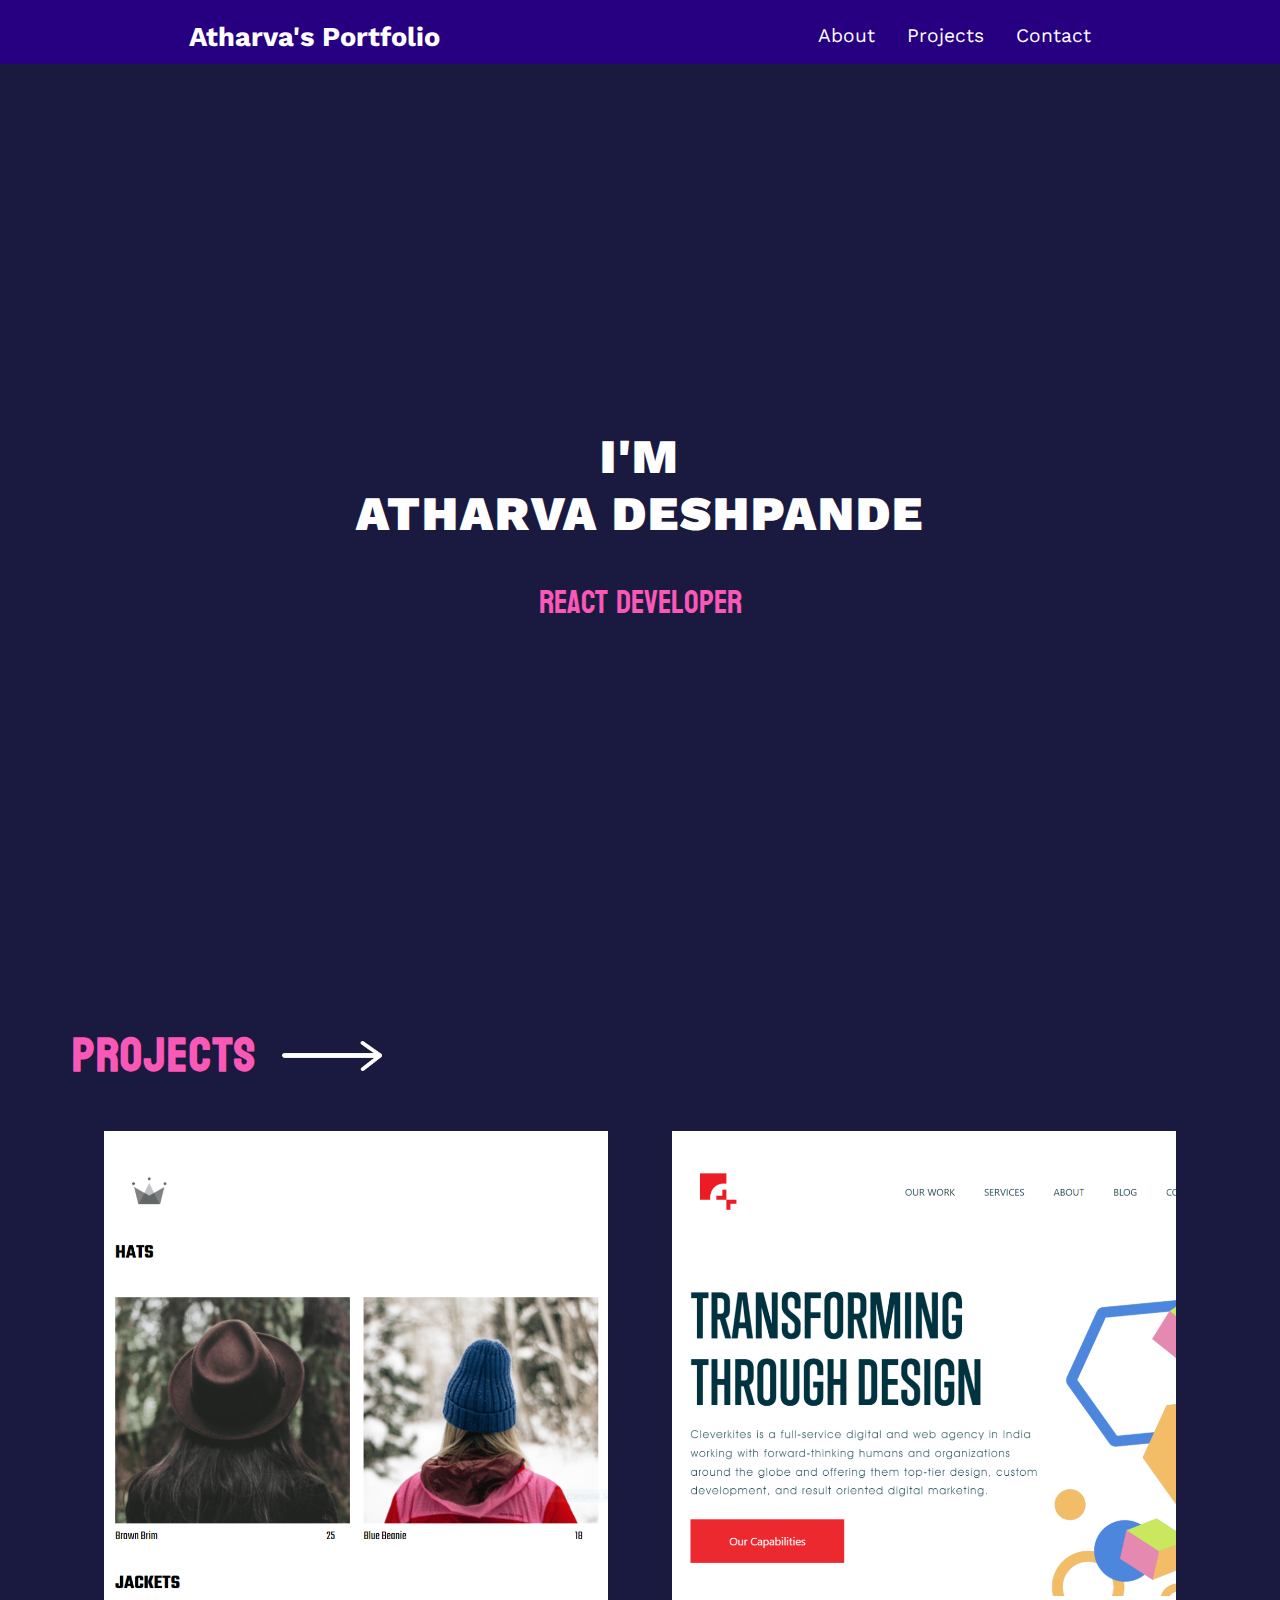
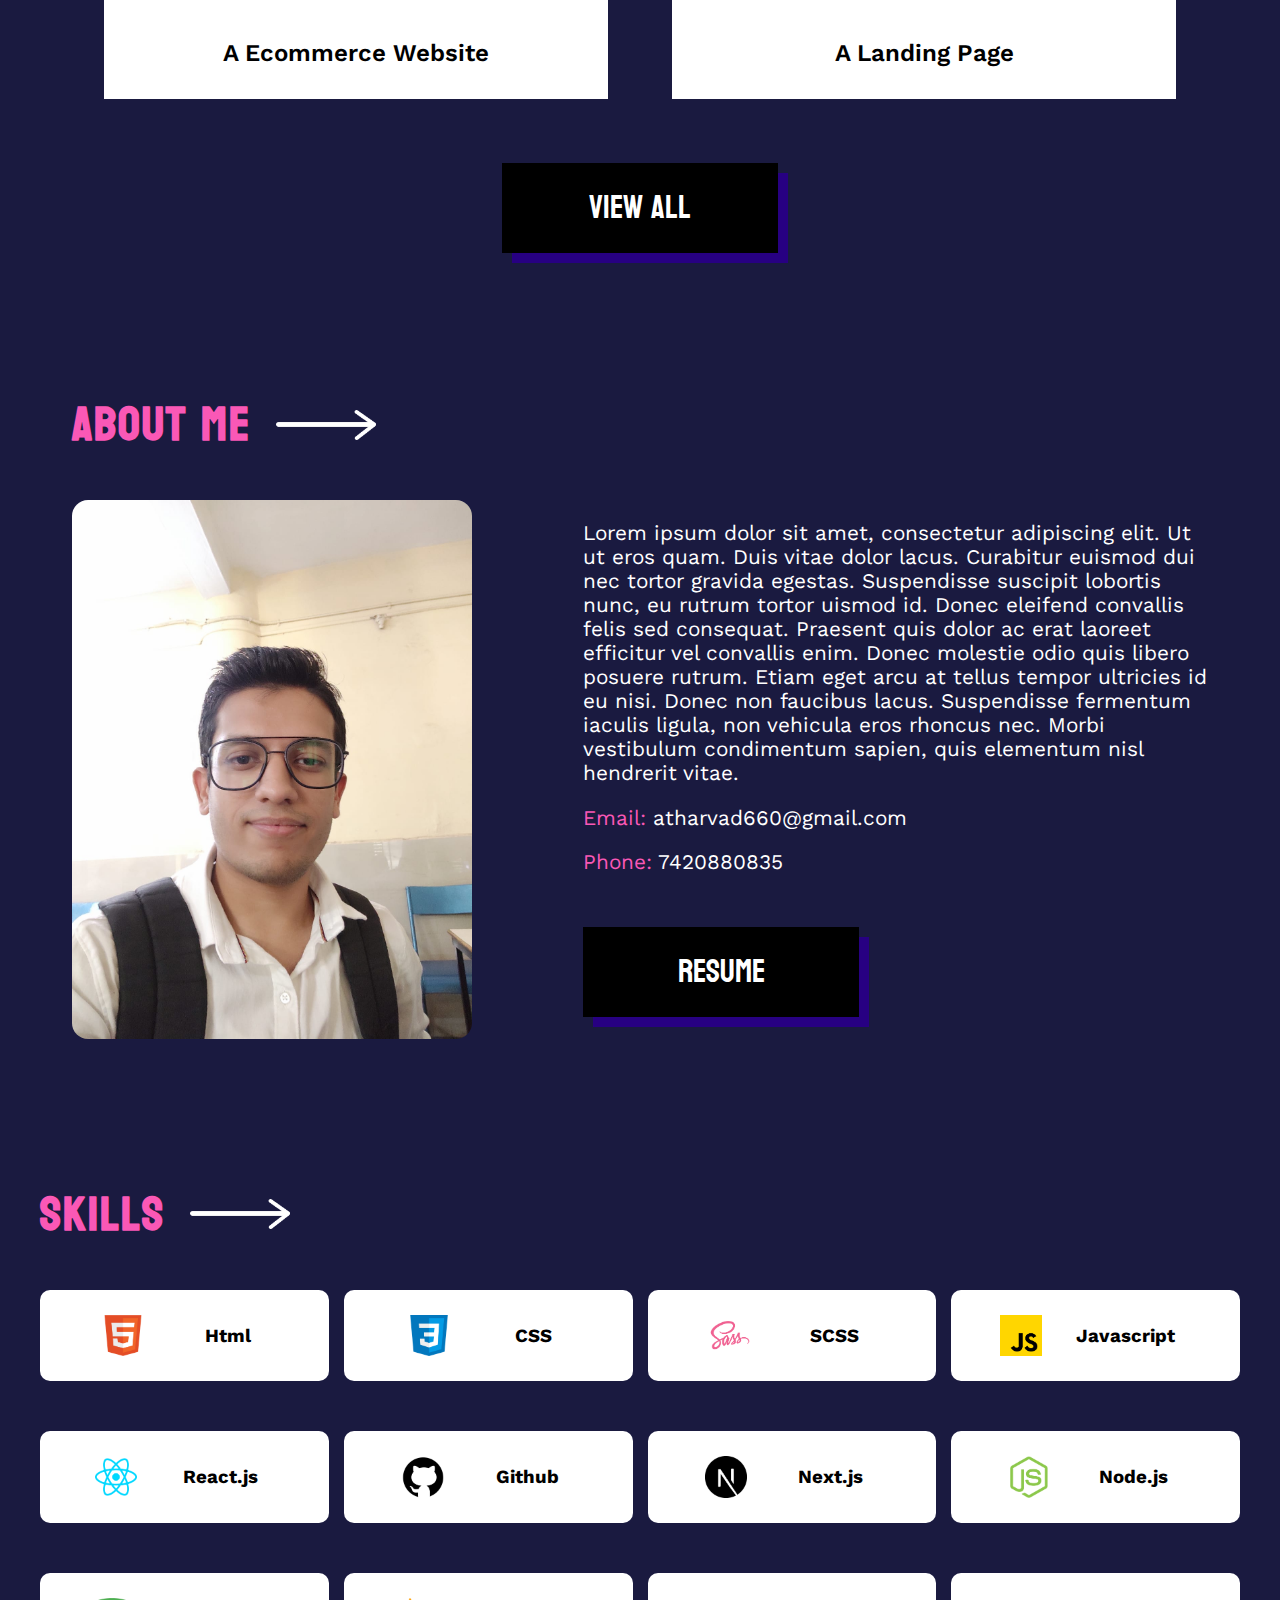
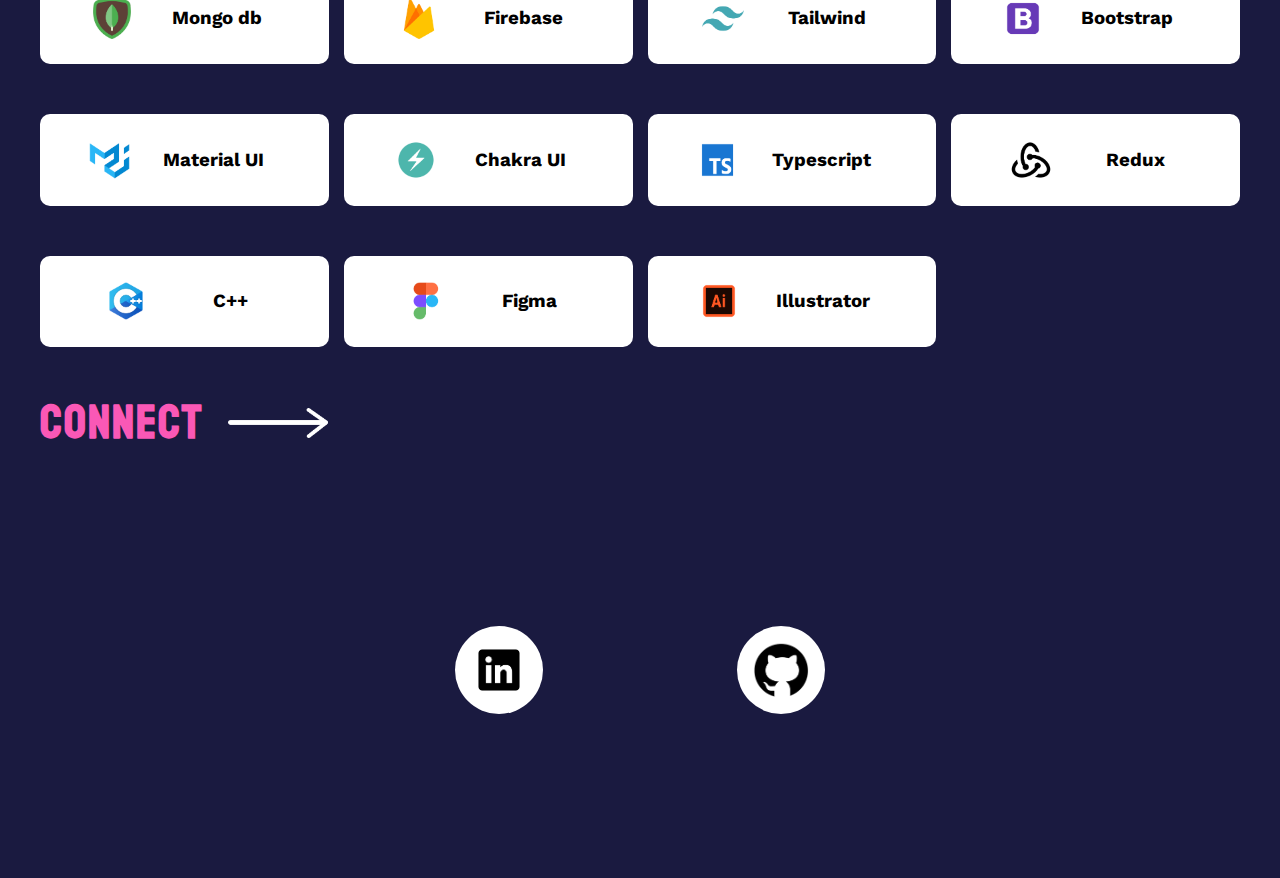
==== index.html @ f1a09ffd "final url fixs" ====
<!DOCTYPE html>
<html lang="en">

<head>
    <meta charset="UTF-8">
    <meta http-equiv="X-UA-Compatible" content="IE=edge">
    <meta name="viewport" content="width=device-width, initial-scale=1.0">
    <title>Atharva Deshpande</title>
    <link rel="stylesheet" href="css/main.css">
    <link rel="preconnect" href="https://fonts.googleapis.com">
    <link rel="preconnect" href="https://fonts.gstatic.com" crossorigin>
    <link rel="preconnect" href="https://fonts.googleapis.com">
    <link rel="preconnect" href="https://fonts.gstatic.com" crossorigin>
    <link
        href="https://fonts.googleapis.com/css2?family=Bayon&family=Work+Sans:ital,wght@0,100;0,200;0,300;0,400;0,500;0,600;0,700;0,800;0,900;1,100;1,200;1,300;1,400;1,500;1,600;1,700;1,800;1,900&display=swap"
        rel="stylesheet">
</head>

<body>
    <header>
        <nav>
            <div class="brand"><a href="/">Atharva's Portfolio</a></div>
            <div class="menu-items">
                <li><a href="#about">About</a></li>
                <li><a href="#projects">Projects</a></li>
                <li><a href="#connect">Contact</a></li>
               
            </div>

        </nav>
    </header>
    <div class="container">
        <section class="hero">
            <div>
                <h1>I'M <br>ATHARVA DESHPANDE</h1>
                <p>React Developer</p>
            </div>

        </section>


        <section class="projects" id="projects">
            <div class="headline">
                <h1>PROJECTS</h1>
                <img class="move-img" src="images/arrow right.png"/>
            </div>

            <div class="project-list">
                <div class="card">
                    <img class="project-img" src="images/eccom.png">
                    <a class="project-links" href="https://stellular-souffle-604619.netlify.app/" target="_blank">A Ecommerce Website</a>
                    <div class="card-button">
                        <a href="https://stellular-souffle-604619.netlify.app/"  target="_blank"><button class="button-2">View Project</button></a>
                    </div>
                    

                </div>
                <div class="card">
                    <img class="project-img" src="images/cleverkites.png">
                    <a class="project-links" href="https://atharva3333.github.io/Cleverkites-clone/"  target="_blank">A Landing Page</a>
                    <div class="card-button">
                        <a href="https://atharva3333.github.io/Cleverkites-clone/"  target="_blank"><button class="button-2">View Project</button></a>
                    </div>
                </div>
            </div>
            
                 <a href="projects.html"> <button class="button">View All</button></a>
            

        </section>

        <section class="about" id="about">
            <div class="headline">
                <h1>About Me</h1>
                <img class="move-img" src="images/arrow right.png"/>
            </div>
            
            <div class="about-me">
                <div>
                    <img class="my-img" src="images/me.jpeg">
                </div>
                <div>
                    <p class="about-text">Lorem ipsum dolor sit amet, consectetur adipiscing elit. Ut ut eros quam. Duis vitae dolor lacus.
                        Curabitur euismod dui nec tortor gravida egestas. Suspendisse suscipit lobortis nunc, eu rutrum
                        tortor uismod id. Donec eleifend convallis felis sed consequat. Praesent quis dolor ac erat
                        laoreet efficitur vel convallis enim. Donec molestie odio quis libero posuere rutrum. Etiam eget
                        arcu at tellus tempor ultricies id eu nisi. Donec non faucibus lacus. Suspendisse fermentum
                        iaculis ligula, non vehicula eros rhoncus nec. Morbi vestibulum condimentum sapien, quis
                        elementum nisl hendrerit vitae.</p>
                    <p class="email"> <span>Email:</span> atharvad660@gmail.com</p>    
                    <p class="phone"> <span>Phone:</span> 7420880835</p>   
                    <button class="button">Resume</button> 
                </div>
            </div>

        </section>

        <section class="skills">
            <div class="headline">
                <h1>Skills</h1>
                <img class="move-img" src="images/arrow right.png"/>
            </div>
           
            <div class="skillset">
                <div class="skill-info">
                    
                    <img src="images/skills/html.png"/>
                    <h3>Html</h3>
                </div>
                <div class="skill-info">
                    <img src="images/skills/css.png"/>
                    <h3>CSS</h3>
                </div>
                <div class="skill-info">
                    <img src="images/skills/sass.png"/>
                    <h3>SCSS</h3>
                </div>

                <div class="skill-info">
                    <img src="images/skills/javascript.png"/>
                    <h3>Javascript</h3>
                </div>

                <div class="skill-info">
                    <img src="images/skills/react.png"/>
                    <h3>React.js</h3>
                </div>
               
              <div class="skill-info">
                <img src="images/skills/github1.png"/>
                <h3>Github</h3>
              </div>
              <div class="skill-info">
                <img src="images/skills/nextjs.png"/>
                <h3>Next.js</h3>
              </div>
              <div class="skill-info">
                <img src="images/skills/node.png"/>
                <h3>Node.js</h3>
              </div>
              <div class="skill-info">
                <img src="images/skills/mongo.png"/>
                <h3>Mongo db</h3>
              </div>
              <div class="skill-info">
                <img src="images/skills/firebase.png"/>
                <h3>Firebase</h3>
              </div>
              <div class="skill-info">
                <img src="images/skills/tailwind.png"/>
                <h3>Tailwind</h3>
              </div>
              <div class="skill-info">
                <img src="images/skills/Bootstrap.png"/>
                <h3>Bootstrap</h3>
              </div>
               <div class="skill-info">
                <img src="images/skills/materialui.png"/>
                <h3>Material UI</h3>
               </div>
               <div class="skill-info">
                <img src="images/skills/Chakra.png"/>
                <h3>Chakra UI</h3>
               </div>
               <div class="skill-info">
                <img src="images/skills/Ts.png"/>
                <h3>Typescript</h3>
               </div>
               <div class="skill-info">
                <img src="images/skills/Redux.png"/>
                <h3>Redux</h3>
               </div>
               <div class="skill-info">
                <img src="images/skills/C++.png"/>
                <h3>C++</h3>
               </div>
               <div class="skill-info">
                <img src="images/skills/figma.png"/>
                <h3>Figma</h3>
               </div>
               <div class="skill-info">
                <img src="images/skills/Ai.png"/>
                <h3>Illustrator</h3>
               </div>
              
            </div>
        </section>

        <section class="connect" id="connect">

            <div class="headline">
                <h1>Connect</h1>
                <img class="move-img" src="images/arrow right.png"/>
            </div>

            <div class="links">
                <a  href="https://www.linkedin.com/in/atharva-deshpande-aba1b0192/" target="_blank"><img class="link" src="images/linkedin.png"/></a>
                <a  href="https://github.com/atharva3333" target="_blank"><img class="link" src="images/skills/github1.png"/></a>
            </div>
            
        </section>
    </div>
</body>

</html>
---- css/main.css ----
body {
  background-color: #1a1a40;
  margin: 0;
  padding: 0;
  font-family: "Work Sans", sans-serif;
}

body::-webkit-scrollbar {
  width: 8px;
}

body::-webkit-scrollbar-track {
  background-color: #636363;
  border-radius: 100px;
}

body::-webkit-scrollbar-thumb {
  background-color: #2c2c2c;
  border-radius: 100px;
}

h1 {
  color: #fa58b6;
  font-size: 3rem;
  font-family: "Bayon", sans-serif;
  letter-spacing: 2px;
}

.button {
  background-color: black;
  color: #fff;
  font-size: 2rem;
  -webkit-box-shadow: 10px 10px #270082;
          box-shadow: 10px 10px #270082;
  width: 276px;
  height: 90px;
  margin-top: 2rem;
  font-family: "Bayon", sans-serif;
  border: none;
}

.button:hover {
  background-color: #fff;
  color: #3d3d3d;
}

.headline {
  display: -webkit-box;
  display: -ms-flexbox;
  display: flex;
  -webkit-box-align: center;
      -ms-flex-align: center;
          align-items: center;
  gap: 25px;
}

.headline h1 {
  margin: 0;
}

.move-img {
  height: 30px;
  width: 100px;
  animation: moveArrow 1.4s alternate-reverse infinite ease-in-out;
}

@-webkit-keyframes moveArrow {
  from {
    -webkit-transform: translateX(-10px);
            transform: translateX(-10px);
  }
  to {
    -webkit-transform: translateX(20px);
            transform: translateX(20px);
  }
}

@keyframes moveArrow {
  from {
    -webkit-transform: translateX(-10px);
            transform: translateX(-10px);
  }
  to {
    -webkit-transform: translateX(20px);
            transform: translateX(20px);
  }
}

nav {
  background-color: #270082;
  color: whitesmoke;
  height: 4rem;
  display: -webkit-box;
  display: -ms-flexbox;
  display: flex;
  -ms-flex-pack: distribute;
      justify-content: space-around;
}

nav .brand {
  margin: 1.3rem 1rem;
  font-size: 1.7rem;
  font-weight: bolder;
}

nav .brand a {
  color: #fff;
  text-decoration: none;
}

nav li {
  list-style: none;
  margin: 1.5rem 1rem;
  font-size: 1.2rem;
}

nav li a {
  color: #fff;
  text-decoration: none;
}

nav .menu-items {
  display: -webkit-box;
  display: -ms-flexbox;
  display: flex;
}

.container {
  max-width: 1200px;
  margin: auto;
}

section.hero {
  margin: 1rem auto;
  height: 100vh;
  text-align: center;
  display: -webkit-box;
  display: -ms-flexbox;
  display: flex;
  -webkit-box-pack: center;
      -ms-flex-pack: center;
          justify-content: center;
  -webkit-box-align: center;
      -ms-flex-align: center;
          align-items: center;
}

section.hero h1 {
  color: #fff;
  font-size: 3rem;
  font-weight: 900;
  font-family: "Work Sans", sans-serif;
}

section.hero p {
  color: #fff;
  font-size: 2rem;
  padding-top: 0;
  margin-top: 0;
  color: #fa58b6;
  font-family: "Bayon", sans-serif;
}

section.projects {
  margin: 2rem 2rem;
  text-align: center;
}

section.projects .button {
  background-color: black;
  color: #fff;
  font-size: 2rem;
  -webkit-box-shadow: 10px 10px #270082;
          box-shadow: 10px 10px #270082;
  width: 276px;
  height: 90px;
  margin-top: 2rem;
  font-family: "Bayon", sans-serif;
  border: none;
}

section.projects .button:hover {
  background-color: #fff;
  color: #3d3d3d;
}

section.projects .project-list {
  display: -webkit-box;
  display: -ms-flexbox;
  display: flex;
  text-align: center;
}

section.projects .project-list .card {
  width: 50%;
  background-color: #fff;
  margin: 2rem 2rem;
  height: auto;
  text-align: center;
  -webkit-transition: all 0.8s;
  transition: all 0.8s;
  padding-bottom: 2rem !important;
}

section.projects .project-list .card .card-button {
  position: absolute;
  left: 28%;
  top: 65%;
  display: none;
}

section.projects .project-list .card .card-button .button-2 {
  background-color: black;
  color: #fff;
  font-size: 1.2rem;
  -webkit-box-shadow: 10px 10px #270082;
          box-shadow: 10px 10px #270082;
  width: 200px;
  height: 70px;
  margin-top: 2rem;
  font-family: "Bayon", sans-serif;
  border: none;
}

section.projects .project-list .card:hover {
  -webkit-transform: scale(1.05);
          transform: scale(1.05);
}

section.projects .project-list .card:hover .card-button {
  display: block;
}

section.projects .project-list .card .project-img {
  width: 100%;
}

section.projects .project-list .card .project-links {
  color: black;
  font-size: 1.5rem;
  font-weight: 600;
  text-decoration: none;
  padding: 1rem 2rem !important;
}

section.about {
  margin: 8rem 2rem;
}

section.about h1 {
  text-align: center;
}

section.about .about-me {
  margin-top: 2rem;
  display: -ms-grid;
  display: grid;
  -ms-grid-columns: 45% 55%;
      grid-template-columns: 45% 55%;
}

section.about .about-me .my-img {
  max-width: 400px;
  border-radius: 16px;
  -webkit-transition: all 0.8s;
  transition: all 0.8s;
}

section.about .about-me .my-img:hover {
  -webkit-transform: scale(1.05);
          transform: scale(1.05);
}

section.about p.about-text {
  color: #fff;
  font-size: 1.3rem;
}

section.about p.email {
  color: #fff;
  font-size: 1.3rem;
}

section.about p.email span {
  color: #fa58b6;
}

section.about p.phone {
  color: #fff;
  font-size: 1.3rem;
}

section.about p.phone span {
  color: #fa58b6;
}

section.skills {
  margin: 2rem auto;
}

section.skills h1 {
  text-align: center;
}

section.skills .skillset {
  margin-top: 2rem;
  border-radius: 25px;
  padding: 3rem auto;
  display: -ms-grid;
  display: grid;
  -ms-grid-columns: 1fr 1fr 1fr 1fr;
      grid-template-columns: 1fr 1fr 1fr 1fr;
  gap: 15px;
  row-gap: 50px;
}

section.skills .skillset .skill-info {
  display: -webkit-box;
  display: -ms-flexbox;
  display: flex;
  -webkit-box-align: center;
      -ms-flex-align: center;
          align-items: center;
  -ms-flex-pack: distribute;
      justify-content: space-around;
  background-color: #fff;
  padding: 1rem 3rem;
  padding-left: 2rem;
  border-radius: 10px;
  -webkit-transition: all 0.8s;
  transition: all 0.8s;
}

section.skills .skillset .skill-info h3 {
  cursor: default;
}

section.skills .skillset .skill-info img {
  width: 20%;
}

section.skills .skillset .skill-info:hover {
  -webkit-transform: scale(1.05);
          transform: scale(1.05);
}

section.connect {
  margin: 2rem auto;
  text-align: center;
}

section.connect .links {
  display: -webkit-box;
  display: -ms-flexbox;
  display: flex;
  -webkit-box-pack: center;
      -ms-flex-pack: center;
          justify-content: center;
  margin: 10rem auto;
}

section.connect .links .link {
  background-color: #fff;
  padding: 1rem 1rem;
  border-radius: 50%;
  width: 20%;
  -webkit-transition: all 0.5s;
  transition: all 0.5s;
}

section.connect .links .link:hover {
  -webkit-transform: scale(1.1);
          transform: scale(1.1);
}

@media only screen and (max-width: 768px) {
  .button {
    font-size: 1.4rem;
    width: 200px;
    height: 70px;
    margin-top: 2rem;
    font-family: "Bayon", sans-serif;
  }
  nav .brand {
    font-size: 1rem;
  }
  nav li {
    font-size: 0.8rem;
    margin: 1.5rem 0.5rem;
  }
  section.hero h1 {
    font-size: 2rem;
  }
  section.projects .project-list {
    display: -webkit-box;
    display: -ms-flexbox;
    display: flex;
    -webkit-box-orient: vertical;
    -webkit-box-direction: normal;
        -ms-flex-direction: column;
            flex-direction: column;
    -webkit-box-pack: center;
        -ms-flex-pack: center;
            justify-content: center;
    -webkit-box-align: center;
        -ms-flex-align: center;
            align-items: center;
  }
  section.projects .project-list .card {
    width: 90%;
  }
  section.about .about-me {
    -ms-grid-columns: 100%;
        grid-template-columns: 100%;
    justify-items: center;
  }
  section.about .about-me .my-img {
    margin: 0 1rem;
  }
  section.skills .skillset {
    padding: 3rem 2rem;
    gap: 10px;
    -ms-grid-columns: 1fr 1fr 1fr;
        grid-template-columns: 1fr 1fr 1fr;
  }
  section.skills .skillset .skill-info {
    padding: auto;
  }
  section.skills .skillset .skill-info h3 {
    font-size: 1rem;
  }
}

@media only screen and (max-width: 435px) {
  section.projects {
    text-align: center;
  }
  section.about p.about-text {
    font-size: 1rem;
  }
  section.about .about-me .my-img {
    width: 300px;
  }
  section.skills .skillset {
    padding: 2rem 1rem;
    gap: 10px;
    -ms-grid-columns: 1fr 1fr;
        grid-template-columns: 1fr 1fr;
  }
  section.skills .skillset .skill-info {
    padding: auto;
  }
  section.skills .skillset .skill-info h3 {
    font-size: 0.8rem;
  }
}
/*# sourceMappingURL=main.css.map */
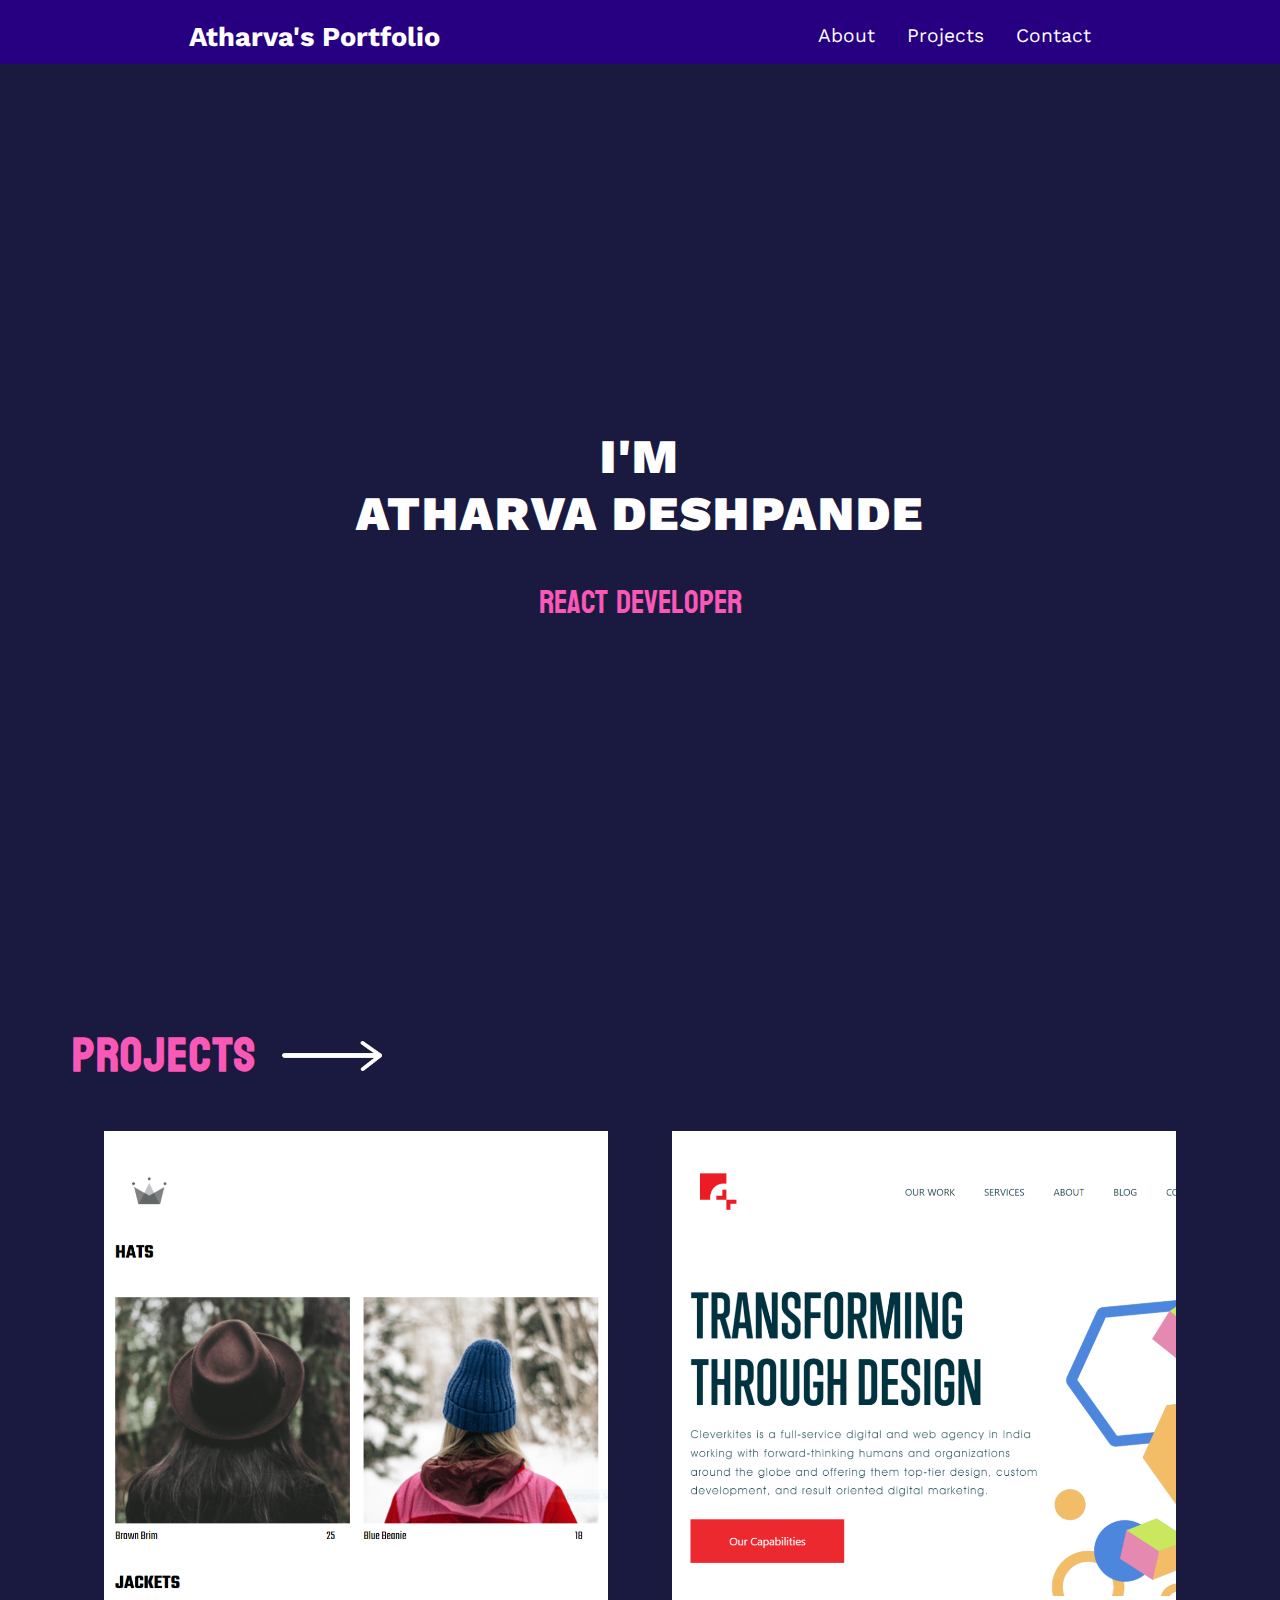
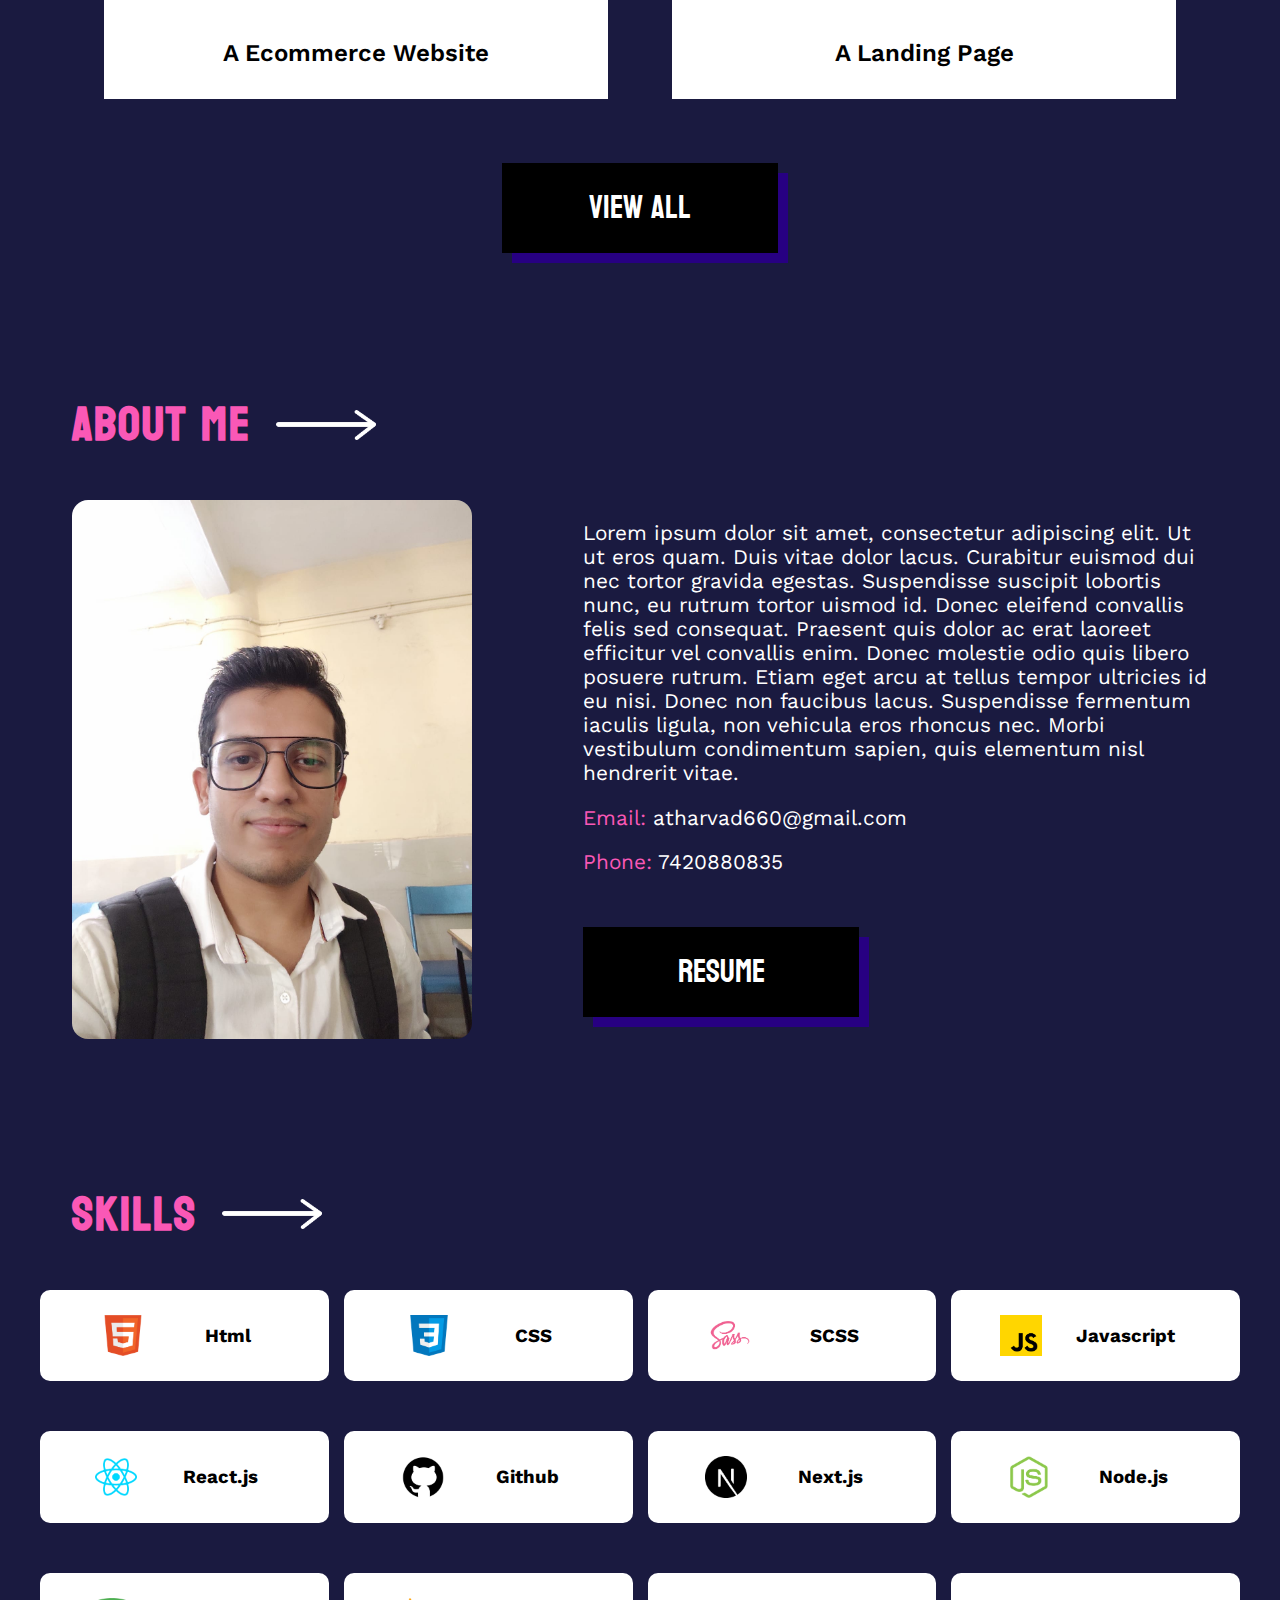
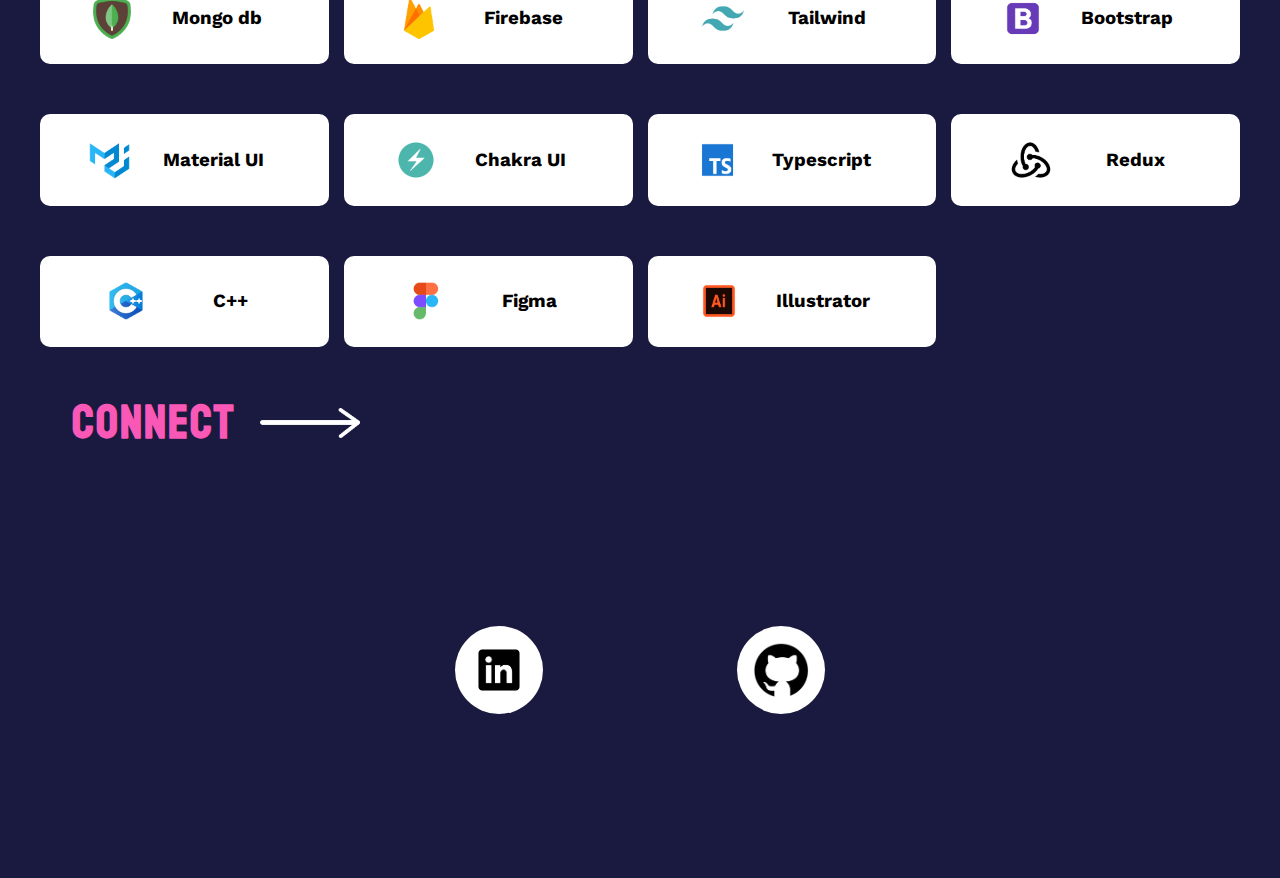
==== commit d5a47695: "url fix for /" ====
--- a/index.html
+++ b/index.html
@@ -19,7 +19,7 @@
 <body>
     <header>
         <nav>
-            <div class="brand"><a href="/">Atharva's Portfolio</a></div>
+            <div class="brand"><a href="">Atharva's Portfolio</a></div>
             <div class="menu-items">
                 <li><a href="#about">About</a></li>
                 <li><a href="#projects">Projects</a></li>
--- a/css/main.css
+++ b/css/main.css
@@ -300,6 +300,7 @@
 
 section.skills h1 {
   text-align: center;
+  margin-left: 2rem;
 }
 
 section.skills .skillset {
@@ -349,6 +350,10 @@
   text-align: center;
 }
 
+section.connect h1 {
+  margin-left: 2rem;
+}
+
 section.connect .links {
   display: -webkit-box;
   display: -ms-flexbox;
@@ -390,6 +395,13 @@
   }
   section.hero h1 {
     font-size: 2rem;
+  }
+  section.projects a .button {
+    font-size: 1.4rem;
+    width: 200px;
+    height: 70px;
+    margin-top: 2rem;
+    font-family: "Bayon", sans-serif;
   }
   section.projects .project-list {
     display: -webkit-box;
@@ -407,7 +419,10 @@
             align-items: center;
   }
   section.projects .project-list .card {
-    width: 90%;
+    width: 100%;
+  }
+  section.projects .project-list .card .card-button:hover {
+    display: none;
   }
   section.about .about-me {
     -ms-grid-columns: 100%;
@@ -435,6 +450,15 @@
   section.projects {
     text-align: center;
   }
+  section.projects .project-list .card .card-button {
+    left: 17%;
+  }
+  section.projects .project-list .card .project-links {
+    font-size: 1rem;
+  }
+  section.about {
+    text-align: justify;
+  }
   section.about p.about-text {
     font-size: 1rem;
   }
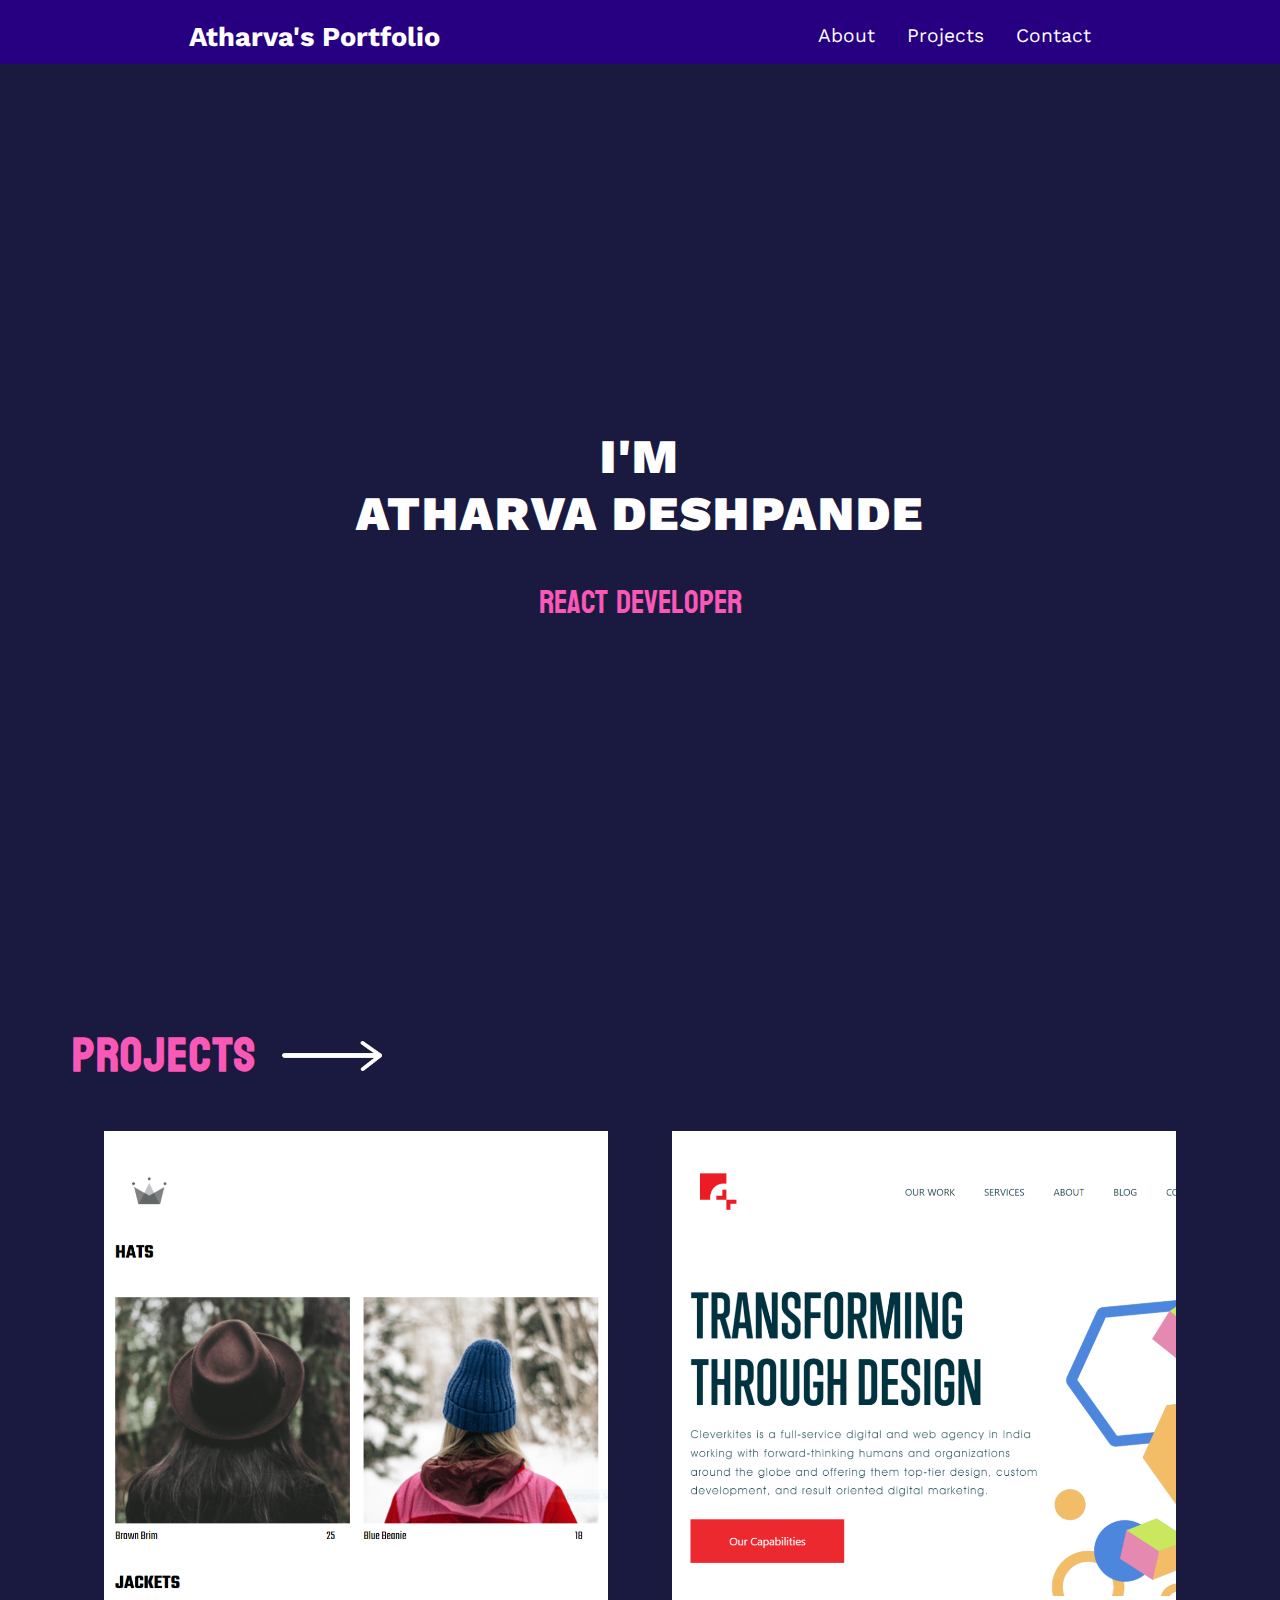
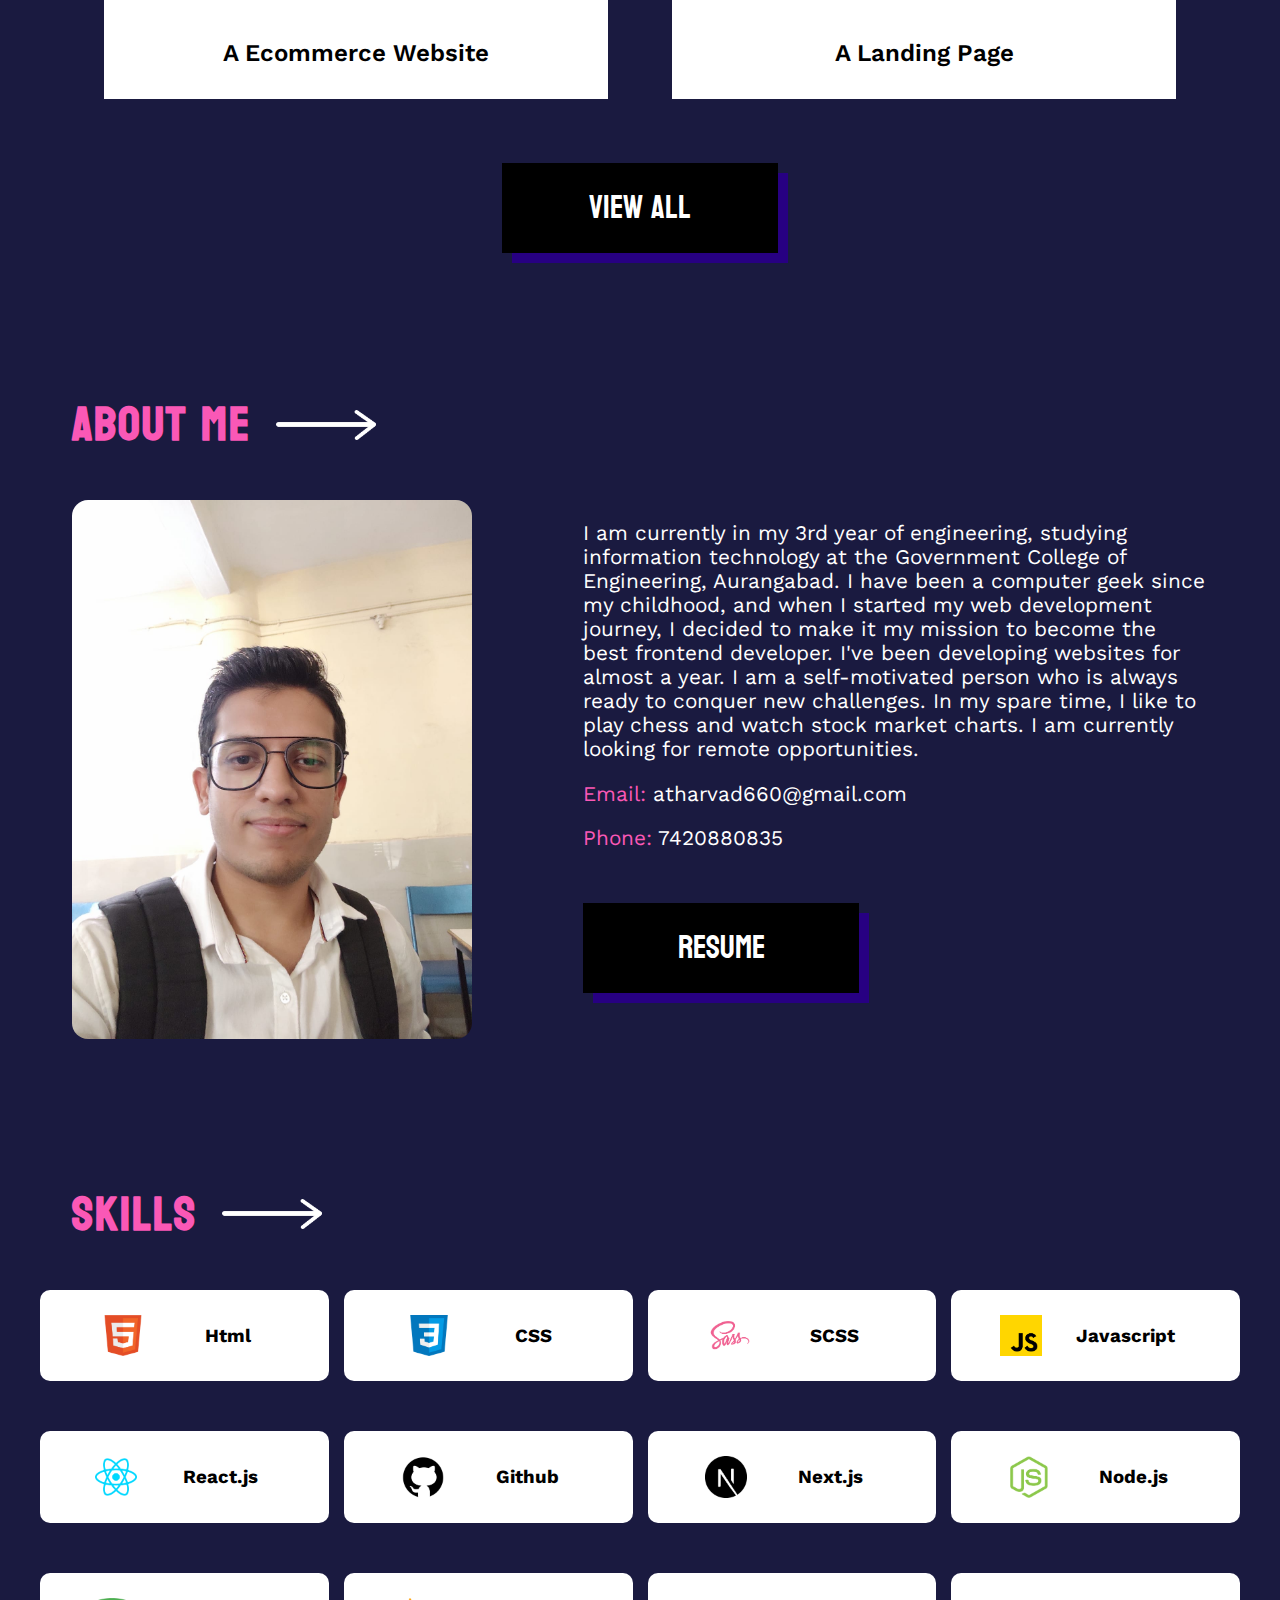
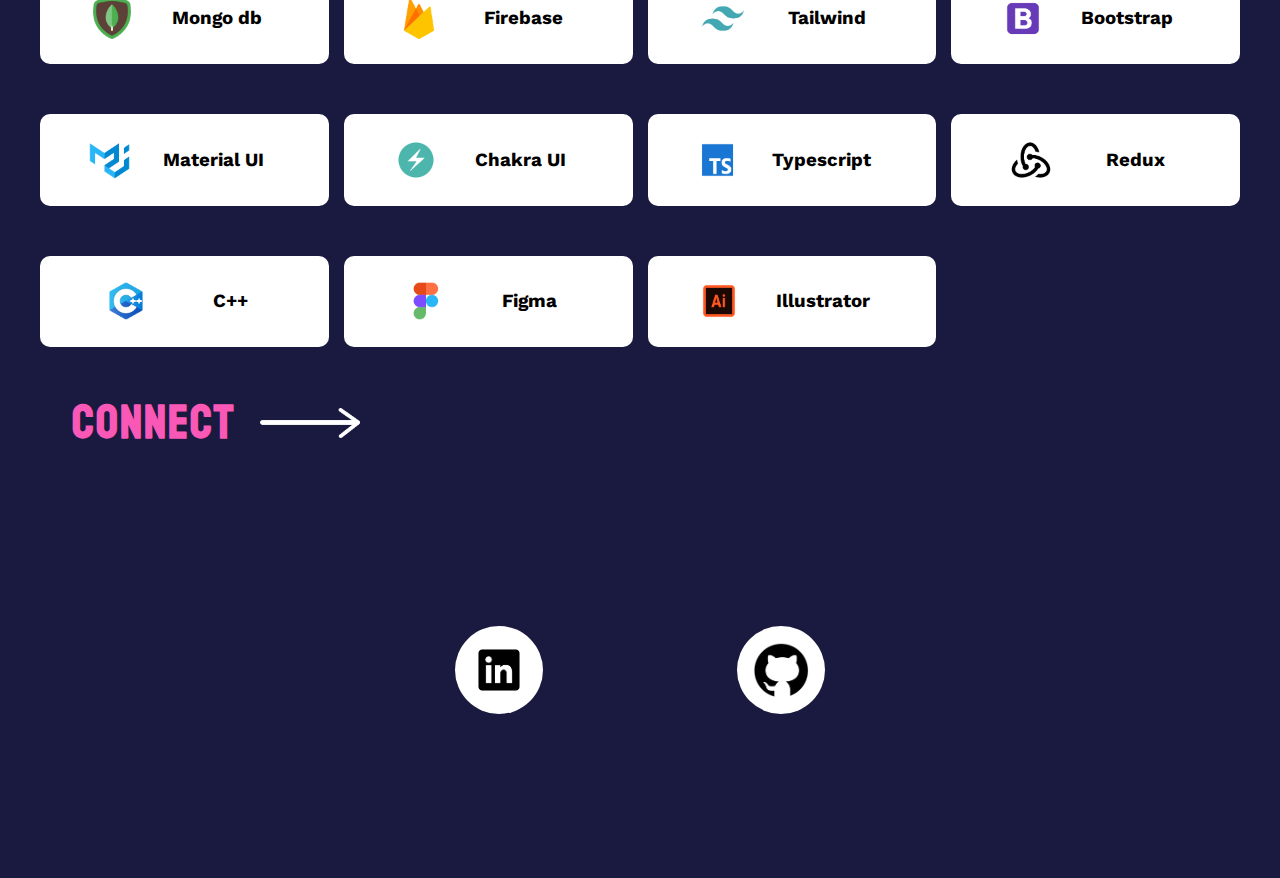
==== commit 26fb645b: "added about section" ====
--- a/index.html
+++ b/index.html
@@ -24,7 +24,7 @@
                 <li><a href="#about">About</a></li>
                 <li><a href="#projects">Projects</a></li>
                 <li><a href="#connect">Contact</a></li>
-               
+
             </div>
 
         </nav>
@@ -42,54 +42,59 @@
         <section class="projects" id="projects">
             <div class="headline">
                 <h1>PROJECTS</h1>
-                <img class="move-img" src="images/arrow right.png"/>
+                <img class="move-img" src="images/arrow right.png" />
             </div>
 
             <div class="project-list">
                 <div class="card">
                     <img class="project-img" src="images/eccom.png">
-                    <a class="project-links" href="https://stellular-souffle-604619.netlify.app/" target="_blank">A Ecommerce Website</a>
+                    <a class="project-links" href="https://stellular-souffle-604619.netlify.app/" target="_blank">A
+                        Ecommerce Website</a>
                     <div class="card-button">
-                        <a href="https://stellular-souffle-604619.netlify.app/"  target="_blank"><button class="button-2">View Project</button></a>
+                        <a href="https://stellular-souffle-604619.netlify.app/" target="_blank"><button
+                                class="button-2">View Project</button></a>
                     </div>
-                    
+
 
                 </div>
                 <div class="card">
                     <img class="project-img" src="images/cleverkites.png">
-                    <a class="project-links" href="https://atharva3333.github.io/Cleverkites-clone/"  target="_blank">A Landing Page</a>
+                    <a class="project-links" href="https://atharva3333.github.io/Cleverkites-clone/" target="_blank">A
+                        Landing Page</a>
                     <div class="card-button">
-                        <a href="https://atharva3333.github.io/Cleverkites-clone/"  target="_blank"><button class="button-2">View Project</button></a>
+                        <a href="https://atharva3333.github.io/Cleverkites-clone/" target="_blank"><button
+                                class="button-2">View Project</button></a>
                     </div>
                 </div>
             </div>
-            
-                 <a href="projects.html"> <button class="button">View All</button></a>
-            
+
+            <a href="projects.html"> <button class="button">View All</button></a>
+
 
         </section>
 
         <section class="about" id="about">
             <div class="headline">
                 <h1>About Me</h1>
-                <img class="move-img" src="images/arrow right.png"/>
-            </div>
-            
+                <img class="move-img" src="images/arrow right.png" />
+            </div>
+
             <div class="about-me">
                 <div>
                     <img class="my-img" src="images/me.jpeg">
                 </div>
                 <div>
-                    <p class="about-text">Lorem ipsum dolor sit amet, consectetur adipiscing elit. Ut ut eros quam. Duis vitae dolor lacus.
-                        Curabitur euismod dui nec tortor gravida egestas. Suspendisse suscipit lobortis nunc, eu rutrum
-                        tortor uismod id. Donec eleifend convallis felis sed consequat. Praesent quis dolor ac erat
-                        laoreet efficitur vel convallis enim. Donec molestie odio quis libero posuere rutrum. Etiam eget
-                        arcu at tellus tempor ultricies id eu nisi. Donec non faucibus lacus. Suspendisse fermentum
-                        iaculis ligula, non vehicula eros rhoncus nec. Morbi vestibulum condimentum sapien, quis
-                        elementum nisl hendrerit vitae.</p>
-                    <p class="email"> <span>Email:</span> atharvad660@gmail.com</p>    
-                    <p class="phone"> <span>Phone:</span> 7420880835</p>   
-                    <button class="button">Resume</button> 
+                    <p class="about-text">
+                        I am currently in my 3rd year of engineering, studying information technology at the Government
+                        College of Engineering, Aurangabad. I have been a computer geek since my childhood, and when I
+                        started my web development journey, I decided to make it my mission to become the best frontend
+                        developer. I've been developing websites for almost a year. I am a self-motivated person who is
+                        always ready to conquer new challenges. In my spare time, I like to play chess and watch stock
+                        market charts. I am currently looking for remote opportunities.
+                    </p>
+                    <p class="email"> <span>Email:</span> atharvad660@gmail.com</p>
+                    <p class="phone"> <span>Phone:</span> 7420880835</p>
+                    <button class="button">Resume</button>
                 </div>
             </div>
 
@@ -98,91 +103,91 @@
         <section class="skills">
             <div class="headline">
                 <h1>Skills</h1>
-                <img class="move-img" src="images/arrow right.png"/>
-            </div>
-           
+                <img class="move-img" src="images/arrow right.png" />
+            </div>
+
             <div class="skillset">
                 <div class="skill-info">
-                    
-                    <img src="images/skills/html.png"/>
+
+                    <img src="images/skills/html.png" />
                     <h3>Html</h3>
                 </div>
                 <div class="skill-info">
-                    <img src="images/skills/css.png"/>
+                    <img src="images/skills/css.png" />
                     <h3>CSS</h3>
                 </div>
                 <div class="skill-info">
-                    <img src="images/skills/sass.png"/>
+                    <img src="images/skills/sass.png" />
                     <h3>SCSS</h3>
                 </div>
 
                 <div class="skill-info">
-                    <img src="images/skills/javascript.png"/>
+                    <img src="images/skills/javascript.png" />
                     <h3>Javascript</h3>
                 </div>
 
                 <div class="skill-info">
-                    <img src="images/skills/react.png"/>
+                    <img src="images/skills/react.png" />
                     <h3>React.js</h3>
                 </div>
-               
-              <div class="skill-info">
-                <img src="images/skills/github1.png"/>
-                <h3>Github</h3>
-              </div>
-              <div class="skill-info">
-                <img src="images/skills/nextjs.png"/>
-                <h3>Next.js</h3>
-              </div>
-              <div class="skill-info">
-                <img src="images/skills/node.png"/>
-                <h3>Node.js</h3>
-              </div>
-              <div class="skill-info">
-                <img src="images/skills/mongo.png"/>
-                <h3>Mongo db</h3>
-              </div>
-              <div class="skill-info">
-                <img src="images/skills/firebase.png"/>
-                <h3>Firebase</h3>
-              </div>
-              <div class="skill-info">
-                <img src="images/skills/tailwind.png"/>
-                <h3>Tailwind</h3>
-              </div>
-              <div class="skill-info">
-                <img src="images/skills/Bootstrap.png"/>
-                <h3>Bootstrap</h3>
-              </div>
-               <div class="skill-info">
-                <img src="images/skills/materialui.png"/>
-                <h3>Material UI</h3>
-               </div>
-               <div class="skill-info">
-                <img src="images/skills/Chakra.png"/>
-                <h3>Chakra UI</h3>
-               </div>
-               <div class="skill-info">
-                <img src="images/skills/Ts.png"/>
-                <h3>Typescript</h3>
-               </div>
-               <div class="skill-info">
-                <img src="images/skills/Redux.png"/>
-                <h3>Redux</h3>
-               </div>
-               <div class="skill-info">
-                <img src="images/skills/C++.png"/>
-                <h3>C++</h3>
-               </div>
-               <div class="skill-info">
-                <img src="images/skills/figma.png"/>
-                <h3>Figma</h3>
-               </div>
-               <div class="skill-info">
-                <img src="images/skills/Ai.png"/>
-                <h3>Illustrator</h3>
-               </div>
-              
+
+                <div class="skill-info">
+                    <img src="images/skills/github1.png" />
+                    <h3>Github</h3>
+                </div>
+                <div class="skill-info">
+                    <img src="images/skills/nextjs.png" />
+                    <h3>Next.js</h3>
+                </div>
+                <div class="skill-info">
+                    <img src="images/skills/node.png" />
+                    <h3>Node.js</h3>
+                </div>
+                <div class="skill-info">
+                    <img src="images/skills/mongo.png" />
+                    <h3>Mongo db</h3>
+                </div>
+                <div class="skill-info">
+                    <img src="images/skills/firebase.png" />
+                    <h3>Firebase</h3>
+                </div>
+                <div class="skill-info">
+                    <img src="images/skills/tailwind.png" />
+                    <h3>Tailwind</h3>
+                </div>
+                <div class="skill-info">
+                    <img src="images/skills/Bootstrap.png" />
+                    <h3>Bootstrap</h3>
+                </div>
+                <div class="skill-info">
+                    <img src="images/skills/materialui.png" />
+                    <h3>Material UI</h3>
+                </div>
+                <div class="skill-info">
+                    <img src="images/skills/Chakra.png" />
+                    <h3>Chakra UI</h3>
+                </div>
+                <div class="skill-info">
+                    <img src="images/skills/Ts.png" />
+                    <h3>Typescript</h3>
+                </div>
+                <div class="skill-info">
+                    <img src="images/skills/Redux.png" />
+                    <h3>Redux</h3>
+                </div>
+                <div class="skill-info">
+                    <img src="images/skills/C++.png" />
+                    <h3>C++</h3>
+                </div>
+                <div class="skill-info">
+                    <img src="images/skills/figma.png" />
+                    <h3>Figma</h3>
+                </div>
+                <div class="skill-info">
+                    <img src="images/skills/Ai.png" />
+                    <h3>Illustrator</h3>
+                </div>
+
             </div>
         </section>
 
@@ -190,14 +195,16 @@
 
             <div class="headline">
                 <h1>Connect</h1>
-                <img class="move-img" src="images/arrow right.png"/>
+                <img class="move-img" src="images/arrow right.png" />
             </div>
 
             <div class="links">
-                <a  href="https://www.linkedin.com/in/atharva-deshpande-aba1b0192/" target="_blank"><img class="link" src="images/linkedin.png"/></a>
-                <a  href="https://github.com/atharva3333" target="_blank"><img class="link" src="images/skills/github1.png"/></a>
-            </div>
-            
+                <a href="https://www.linkedin.com/in/atharva-deshpande-aba1b0192/" target="_blank"><img class="link"
+                        src="images/linkedin.png" /></a>
+                <a href="https://github.com/atharva3333" target="_blank"><img class="link"
+                        src="images/skills/github1.png" /></a>
+            </div>
+
         </section>
     </div>
 </body>
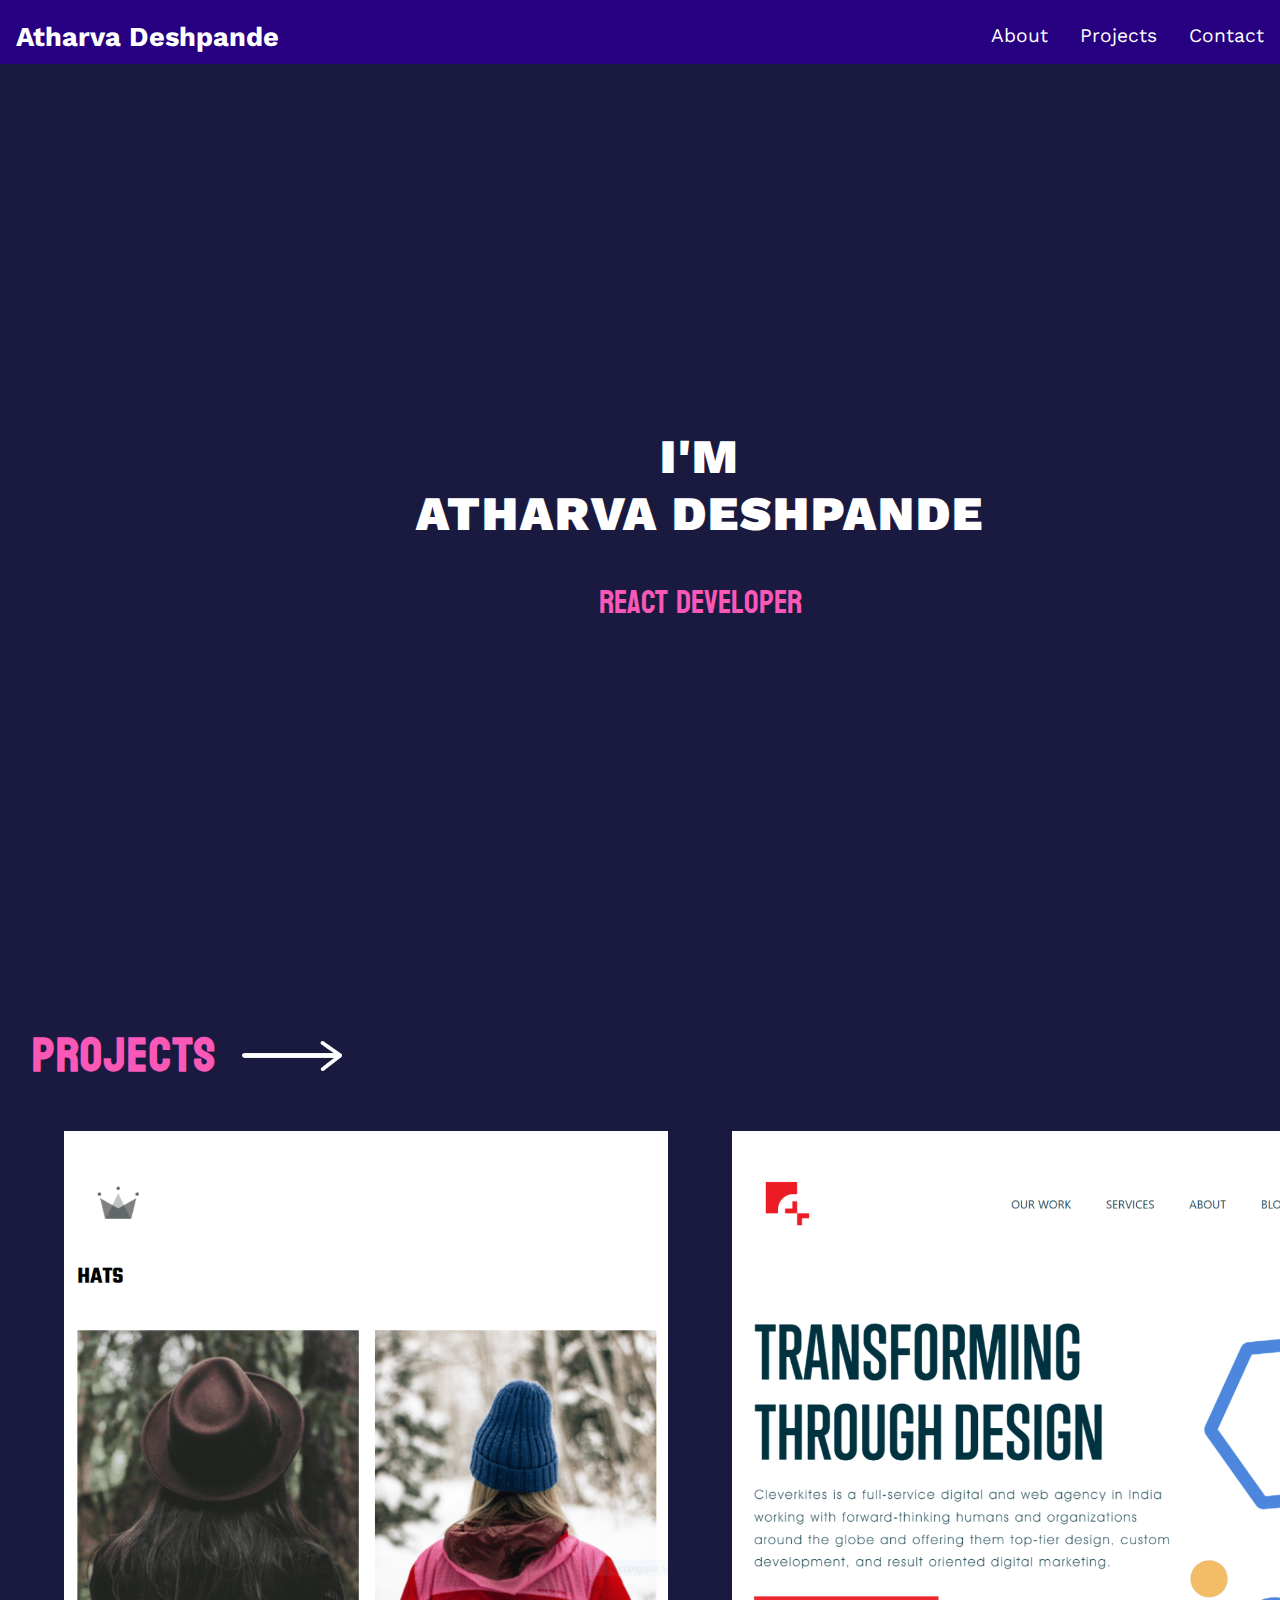
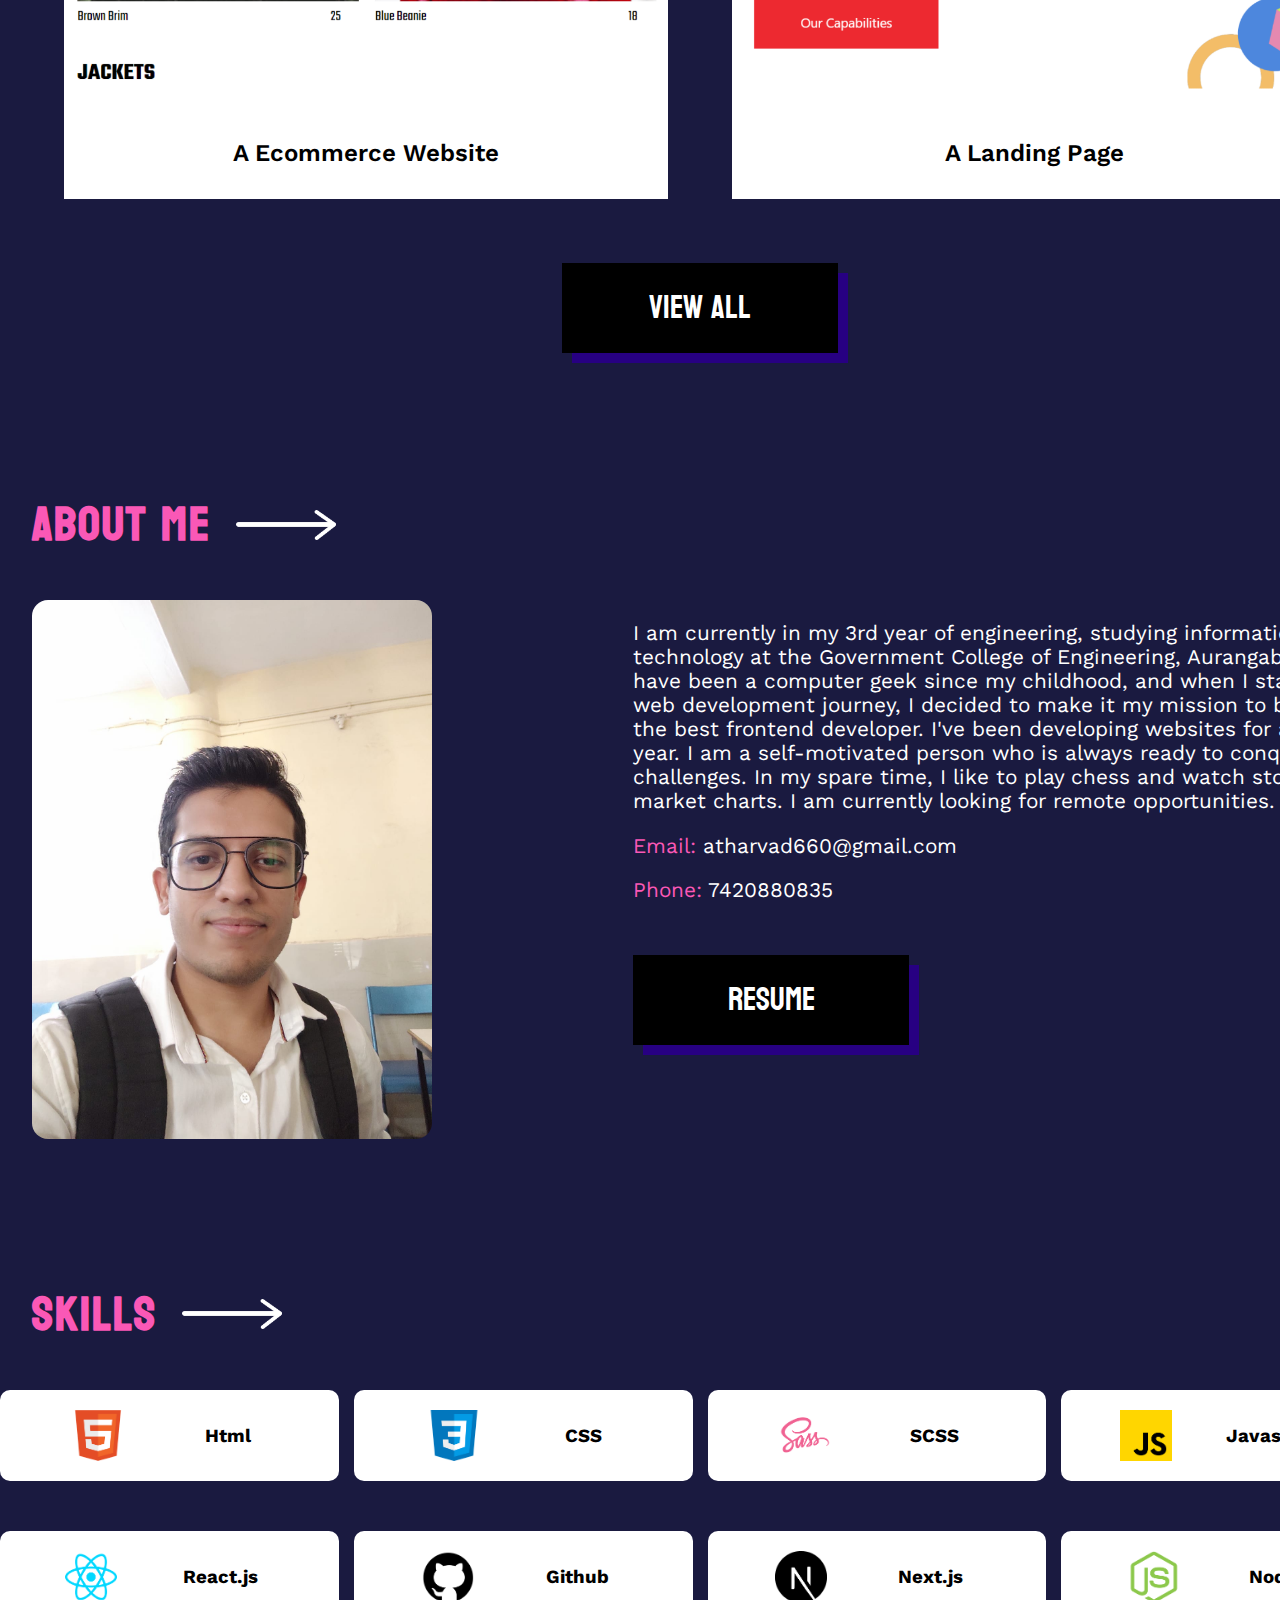
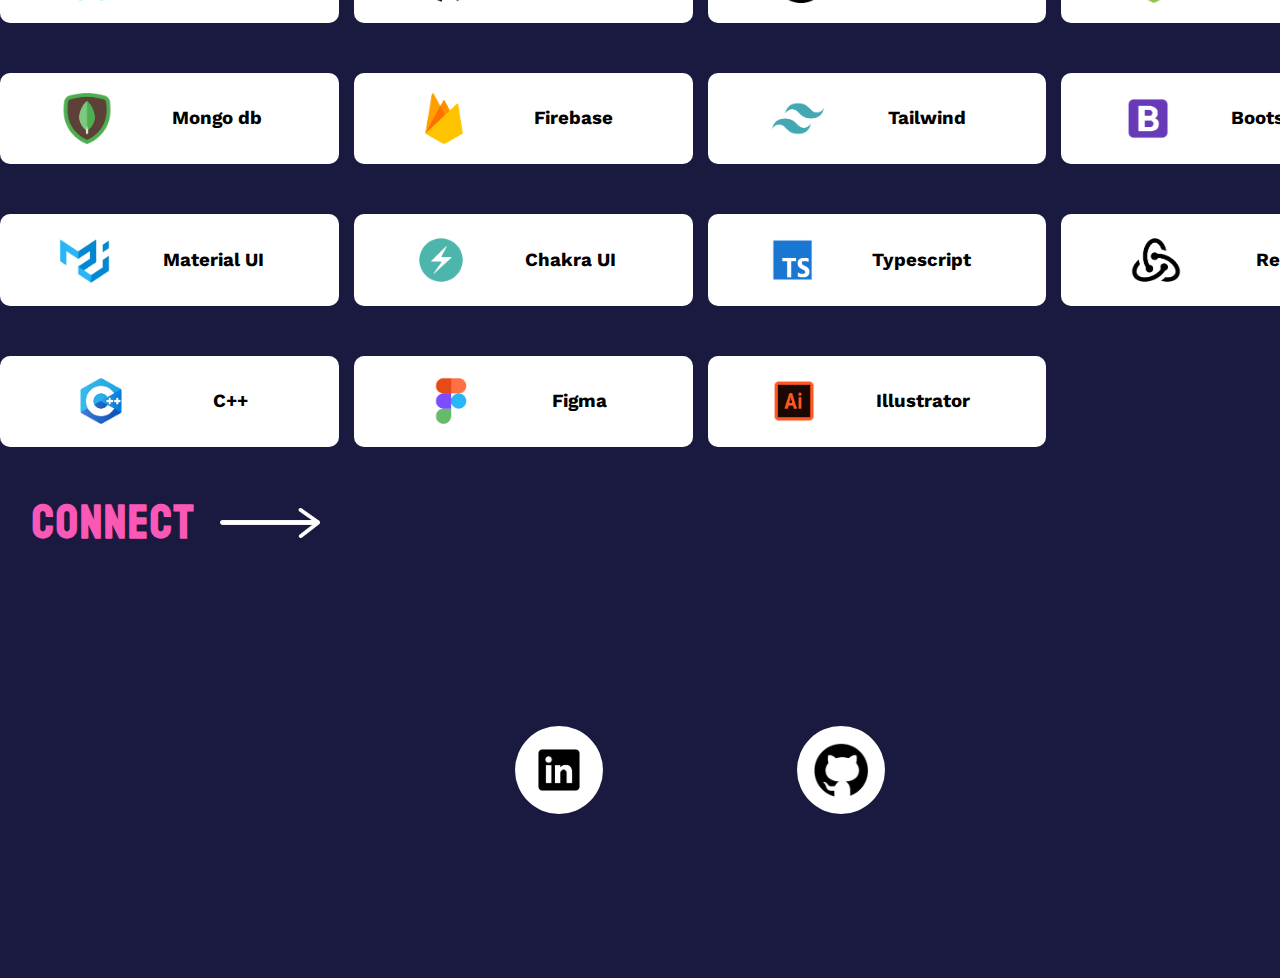
==== commit 96bd26d6: "added resume" ====
--- a/index.html
+++ b/index.html
@@ -19,7 +19,7 @@
 <body>
     <header>
         <nav>
-            <div class="brand"><a href="">Atharva's Portfolio</a></div>
+            <div class="brand"><a href="">Atharva Deshpande</a></div>
             <div class="menu-items">
                 <li><a href="#about">About</a></li>
                 <li><a href="#projects">Projects</a></li>
@@ -94,7 +94,9 @@
                     </p>
                     <p class="email"> <span>Email:</span> atharvad660@gmail.com</p>
                     <p class="phone"> <span>Phone:</span> 7420880835</p>
-                    <button class="button">Resume</button>
+                    
+                    <a href="https://drive.google.com/file/d/1nP8tklZ14KD_sqXM68rf5QvAh2N6Dlr3/view?usp=sharing"> <button class="button">Resume</button></a>
+
                 </div>
             </div>
 
--- a/css/main.css
+++ b/css/main.css
@@ -17,6 +17,11 @@
 body::-webkit-scrollbar-thumb {
   background-color: #2c2c2c;
   border-radius: 100px;
+}
+
+.container {
+  width: 1400px;
+  margin: auto;
 }
 
 h1 {
@@ -93,8 +98,9 @@
   display: -webkit-box;
   display: -ms-flexbox;
   display: flex;
-  -ms-flex-pack: distribute;
-      justify-content: space-around;
+  -webkit-box-pack: justify;
+      -ms-flex-pack: justify;
+          justify-content: space-between;
 }
 
 nav .brand {
@@ -123,11 +129,6 @@
   display: -webkit-box;
   display: -ms-flexbox;
   display: flex;
-}
-
-.container {
-  max-width: 1200px;
-  margin: auto;
 }
 
 section.hero {
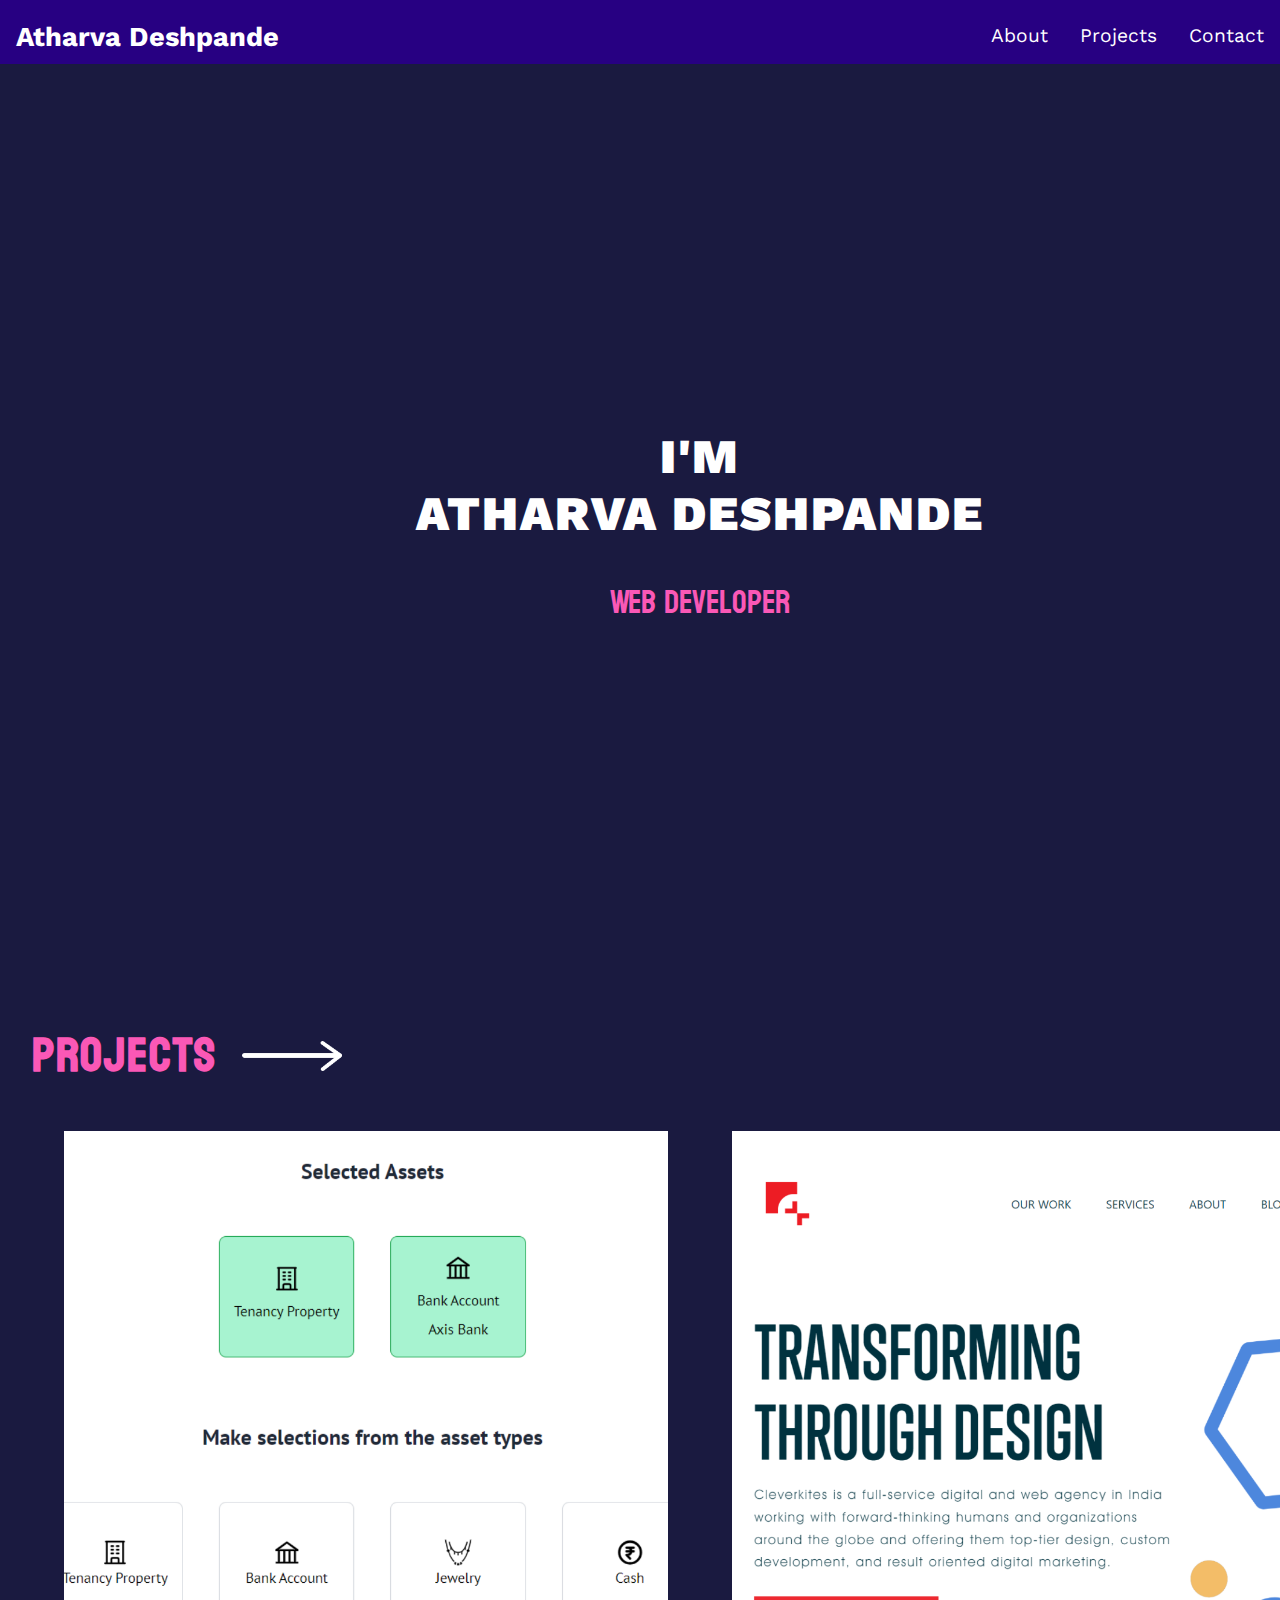
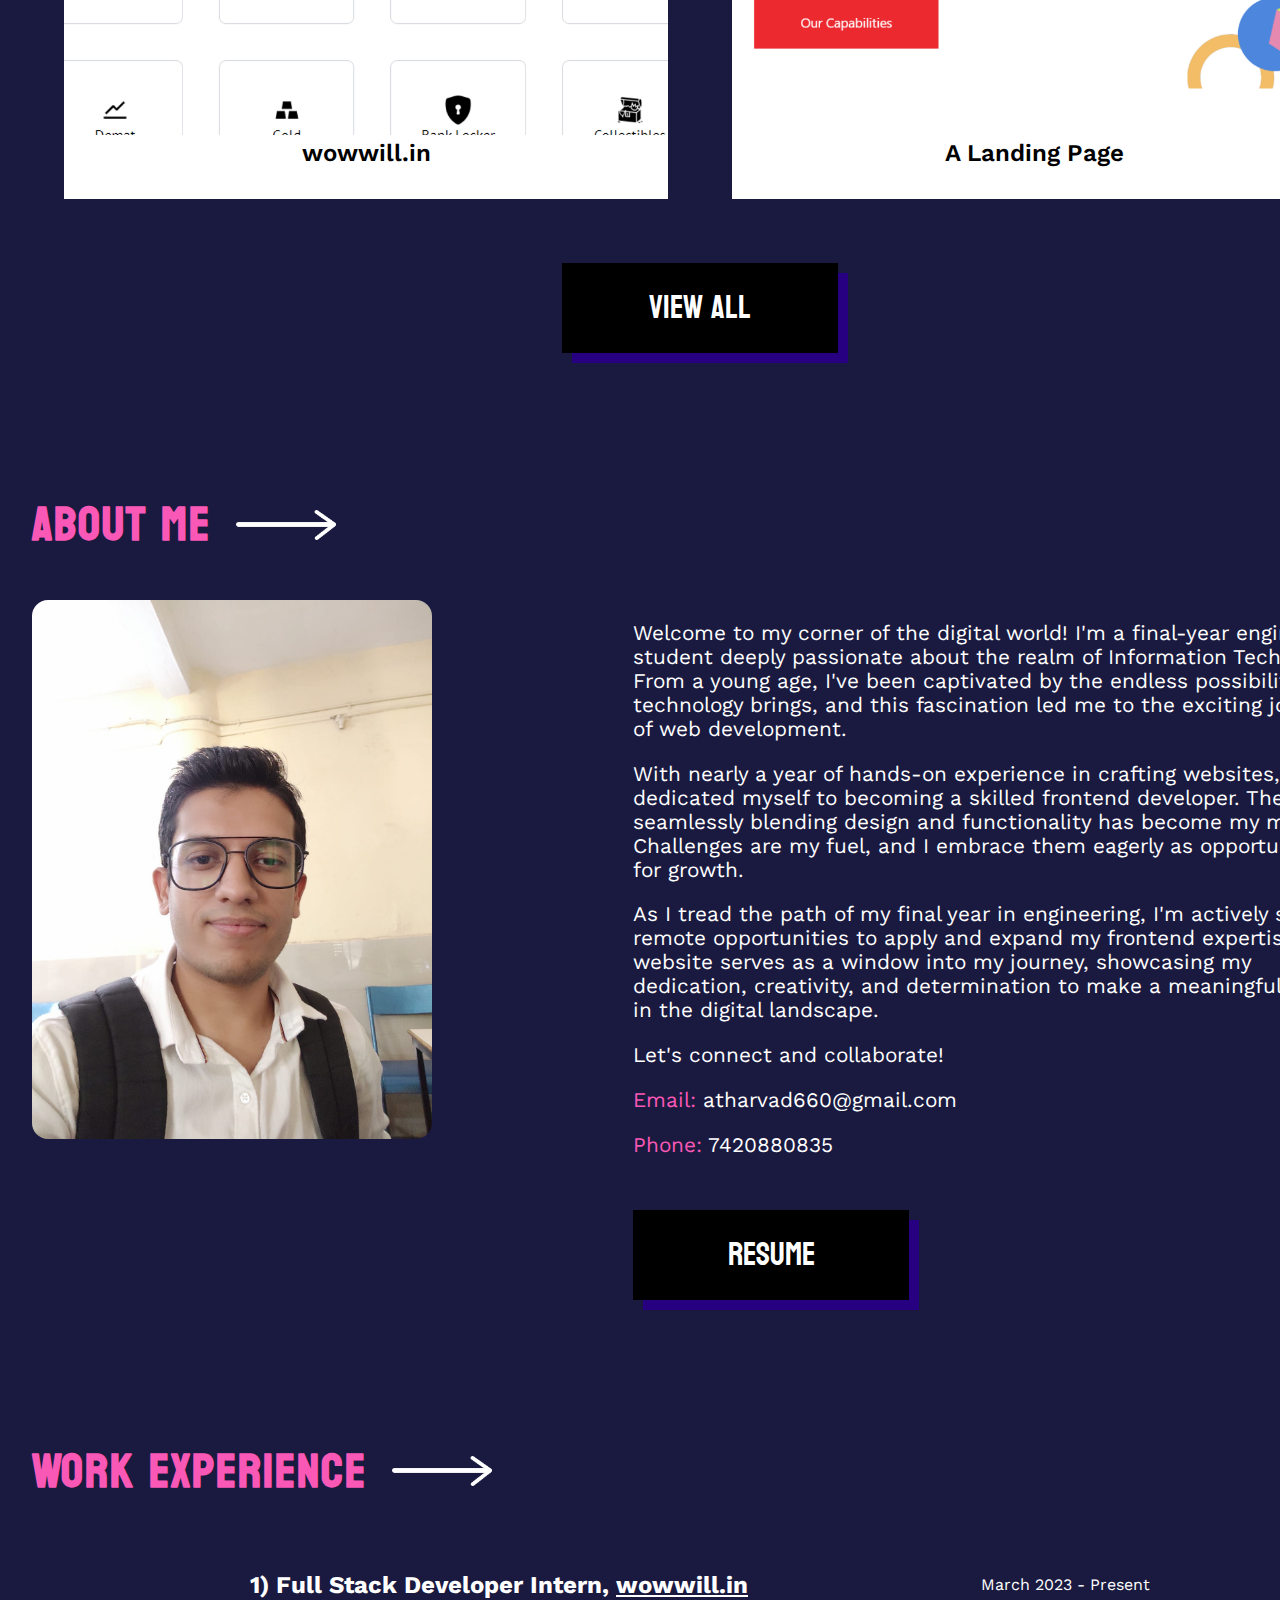
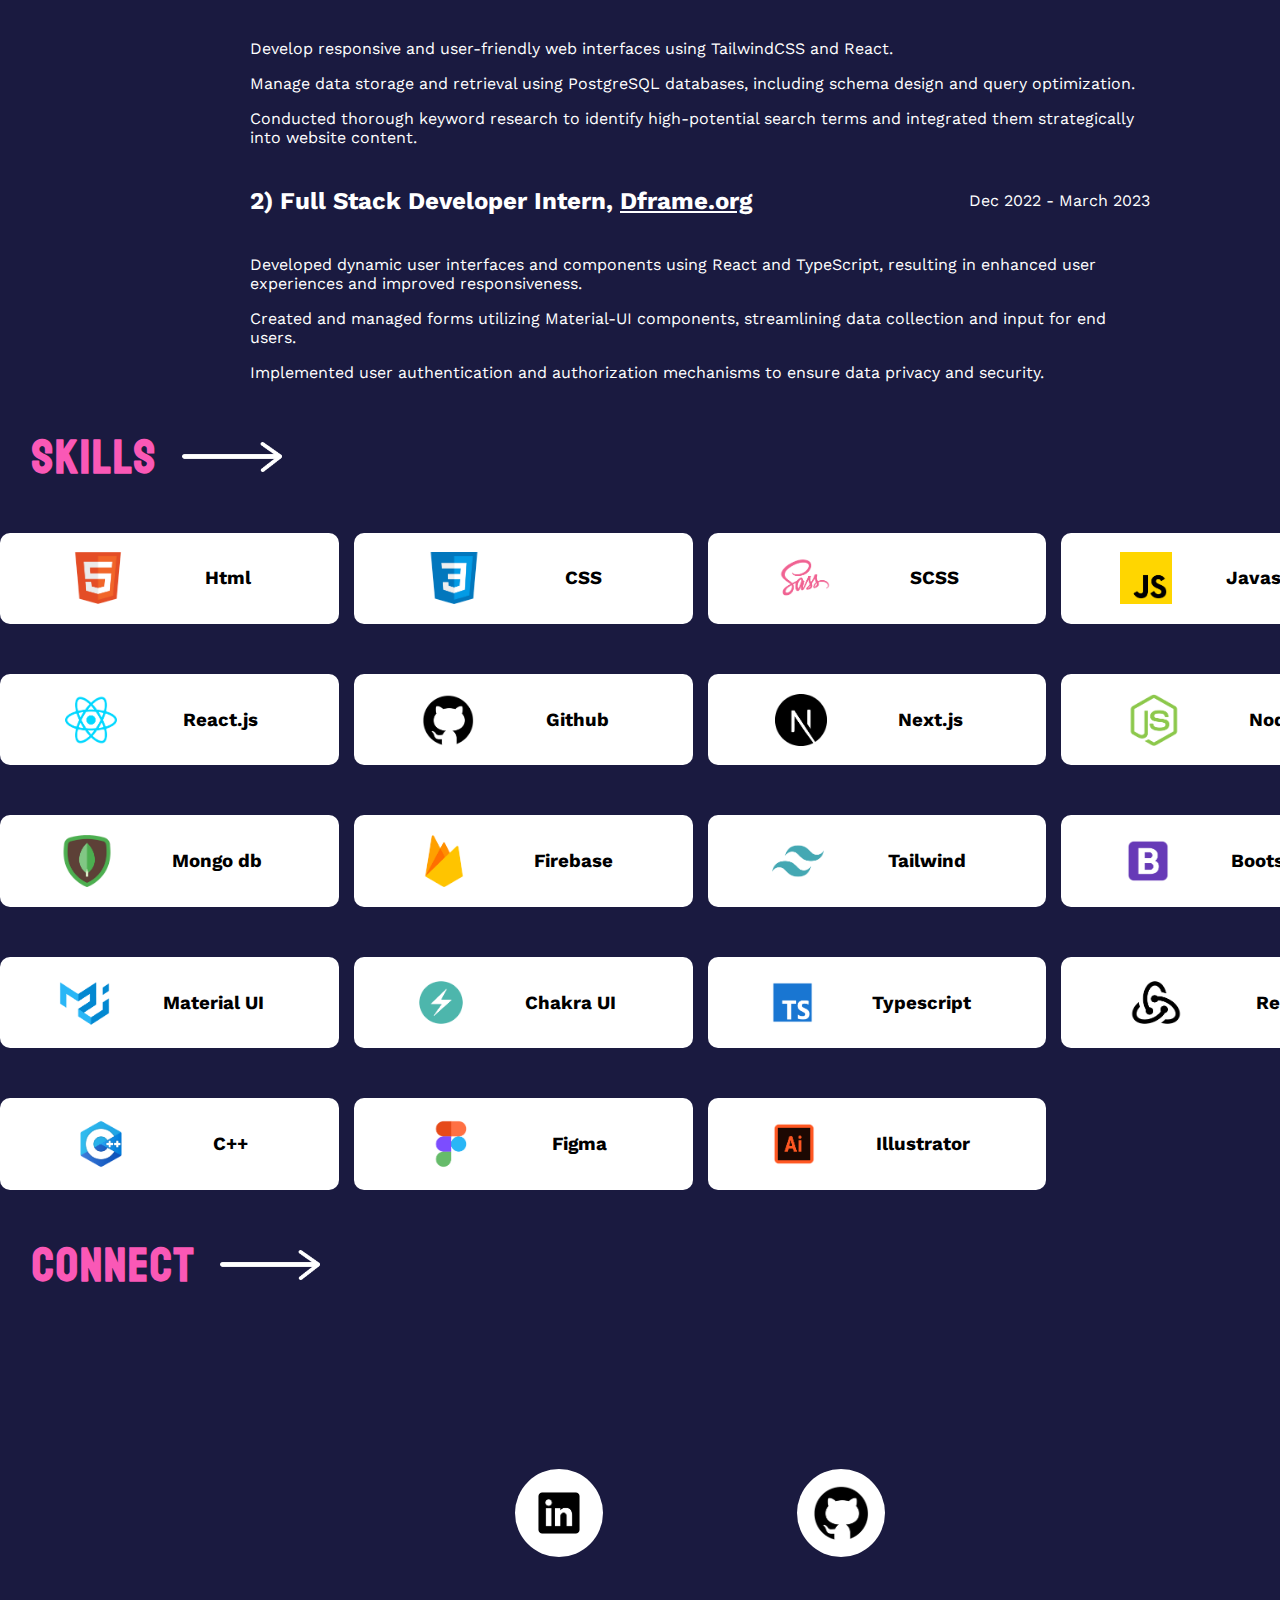
==== commit bba24a3c: "added work experience" ====
--- a/index.html
+++ b/index.html
@@ -33,7 +33,7 @@
         <section class="hero">
             <div>
                 <h1>I'M <br>ATHARVA DESHPANDE</h1>
-                <p>React Developer</p>
+                <p>Web Developer</p>
             </div>
 
         </section>
@@ -47,11 +47,11 @@
 
             <div class="project-list">
                 <div class="card">
-                    <img class="project-img" src="images/eccom.png">
-                    <a class="project-links" href="https://stellular-souffle-604619.netlify.app/" target="_blank">A
-                        Ecommerce Website</a>
+                    <img class="project-img" src="images/wowwill.png">
+                    <a class="project-links" href="https://wowwill.in/" target="_blank">
+                        wowwill.in</a>
                     <div class="card-button">
-                        <a href="https://stellular-souffle-604619.netlify.app/" target="_blank"><button
+                        <a href="https://wowwill.in/" target="_blank"><button
                                 class="button-2">View Project</button></a>
                     </div>
 
@@ -85,21 +85,113 @@
                 </div>
                 <div>
                     <p class="about-text">
-                        I am currently in my 3rd year of engineering, studying information technology at the Government
-                        College of Engineering, Aurangabad. I have been a computer geek since my childhood, and when I
-                        started my web development journey, I decided to make it my mission to become the best frontend
-                        developer. I've been developing websites for almost a year. I am a self-motivated person who is
-                        always ready to conquer new challenges. In my spare time, I like to play chess and watch stock
-                        market charts. I am currently looking for remote opportunities.
+                        Welcome to my corner of the digital world! I'm a final-year engineering student deeply
+                        passionate about the realm of Information Technology. From a young age, I've been captivated by
+                        the endless possibilities that technology brings, and this fascination led me to the exciting
+                        journey of web development.
+
                     </p>
+                    <p class="about-text">
+                        With nearly a year of hands-on experience in crafting websites, I've dedicated myself to
+                        becoming a skilled frontend developer. The art of seamlessly blending design and functionality
+                        has become my mission. Challenges are my fuel, and I embrace them eagerly as opportunities for
+                        growth.
+                    </p>
+                    <p class="about-text"> As I tread the path of my final year in engineering, I'm actively seeking
+                        remote opportunities to apply and expand my frontend expertise. This website serves as a window
+                        into my journey, showcasing my dedication, creativity, and determination to make a meaningful
+                        impact in the digital landscape.</p>
+                    <p class="about-text">Let's connect and collaborate!</p>
                     <p class="email"> <span>Email:</span> atharvad660@gmail.com</p>
                     <p class="phone"> <span>Phone:</span> 7420880835</p>
-                    
-                    <a href="https://drive.google.com/file/d/1nP8tklZ14KD_sqXM68rf5QvAh2N6Dlr3/view?usp=sharing"> <button class="button">Resume</button></a>
-
-                </div>
-            </div>
-
+
+                    <a href="https://drive.google.com/file/d/1IXzy6GewPK10qeBhe71p93PzZgirkW5t/view?usp=sharing">
+                        <button class="button">Resume</button></a>
+
+                </div>
+            </div>
+
+        </section>
+
+
+        <section class="work-experience">
+            <div class="headline">
+                <h1>Work Experience</h1>
+                <img class="move-img" src="images/arrow right.png" />
+            </div>
+            <div class="experience">
+
+                <div>
+                    <div class="title">
+                        <div>
+                            <h3>1) Full Stack Developer Intern, <a href="https://wowwill.in/">wowwill.in</a> </h3>
+                        </div>
+                        <div class="duration">
+
+                            <p>March 2023 - Present</p>
+                        </div>
+
+
+                    </div>
+                    <div class="jd">
+                        <p>
+                            Develop responsive and user-friendly web interfaces using TailwindCSS and React.
+                        </p>
+
+                        <p>
+                            Manage data storage and retrieval using PostgreSQL databases, including schema design and
+                            query
+                            optimization.
+                        </p>
+
+                        <p>
+                            Conducted thorough keyword research to identify high-potential search terms and integrated
+                            them
+                            strategically into website content.
+                        </p>
+
+
+
+                    </div>
+                </div>
+                <div>
+                    <div class="title">
+                        <div>
+                            <h3>2) Full Stack Developer Intern, <a href="https://dframe.org/">Dframe.org</a> </h3>
+                        </div>
+                        <div class="duration">
+
+                            <p>Dec 2022 - March 2023</p>
+                        </div>
+
+
+                    </div>
+                    <div class="jd">
+                        <p>
+                            Developed dynamic user interfaces and components using React and TypeScript, resulting in
+                            enhanced user experiences and improved responsiveness.
+                        </p>
+
+                        <p>
+                            Created and managed forms utilizing Material-UI components, streamlining data collection and
+                            input
+                            for end users.
+                        </p>
+
+                        <p>
+                            Implemented user authentication and authorization mechanisms to ensure data privacy and
+                            security.
+                        </p>
+
+
+
+                    </div>
+                </div>
+
+
+
+
+            </div>
         </section>
 
         <section class="skills">
--- a/css/main.css
+++ b/css/main.css
@@ -293,6 +293,42 @@
 
 section.about p.phone span {
   color: #fa58b6;
+}
+
+section.work-experience {
+  margin: 2rem auto;
+}
+
+section.work-experience h1 {
+  text-align: center;
+  margin-left: 2rem;
+}
+
+section.work-experience .experience {
+  max-width: 900px;
+  margin: 2rem auto;
+  color: #fff;
+}
+
+section.work-experience .experience .title {
+  display: -webkit-box;
+  display: -ms-flexbox;
+  display: flex;
+  -webkit-box-pack: justify;
+      -ms-flex-pack: justify;
+          justify-content: space-between;
+  -webkit-box-align: center;
+      -ms-flex-align: center;
+          align-items: center;
+  gap: 1rem;
+}
+
+section.work-experience .experience .title h3 {
+  font-size: 1.5rem;
+}
+
+section.work-experience .experience .title a {
+  color: #fff;
 }
 
 section.skills {
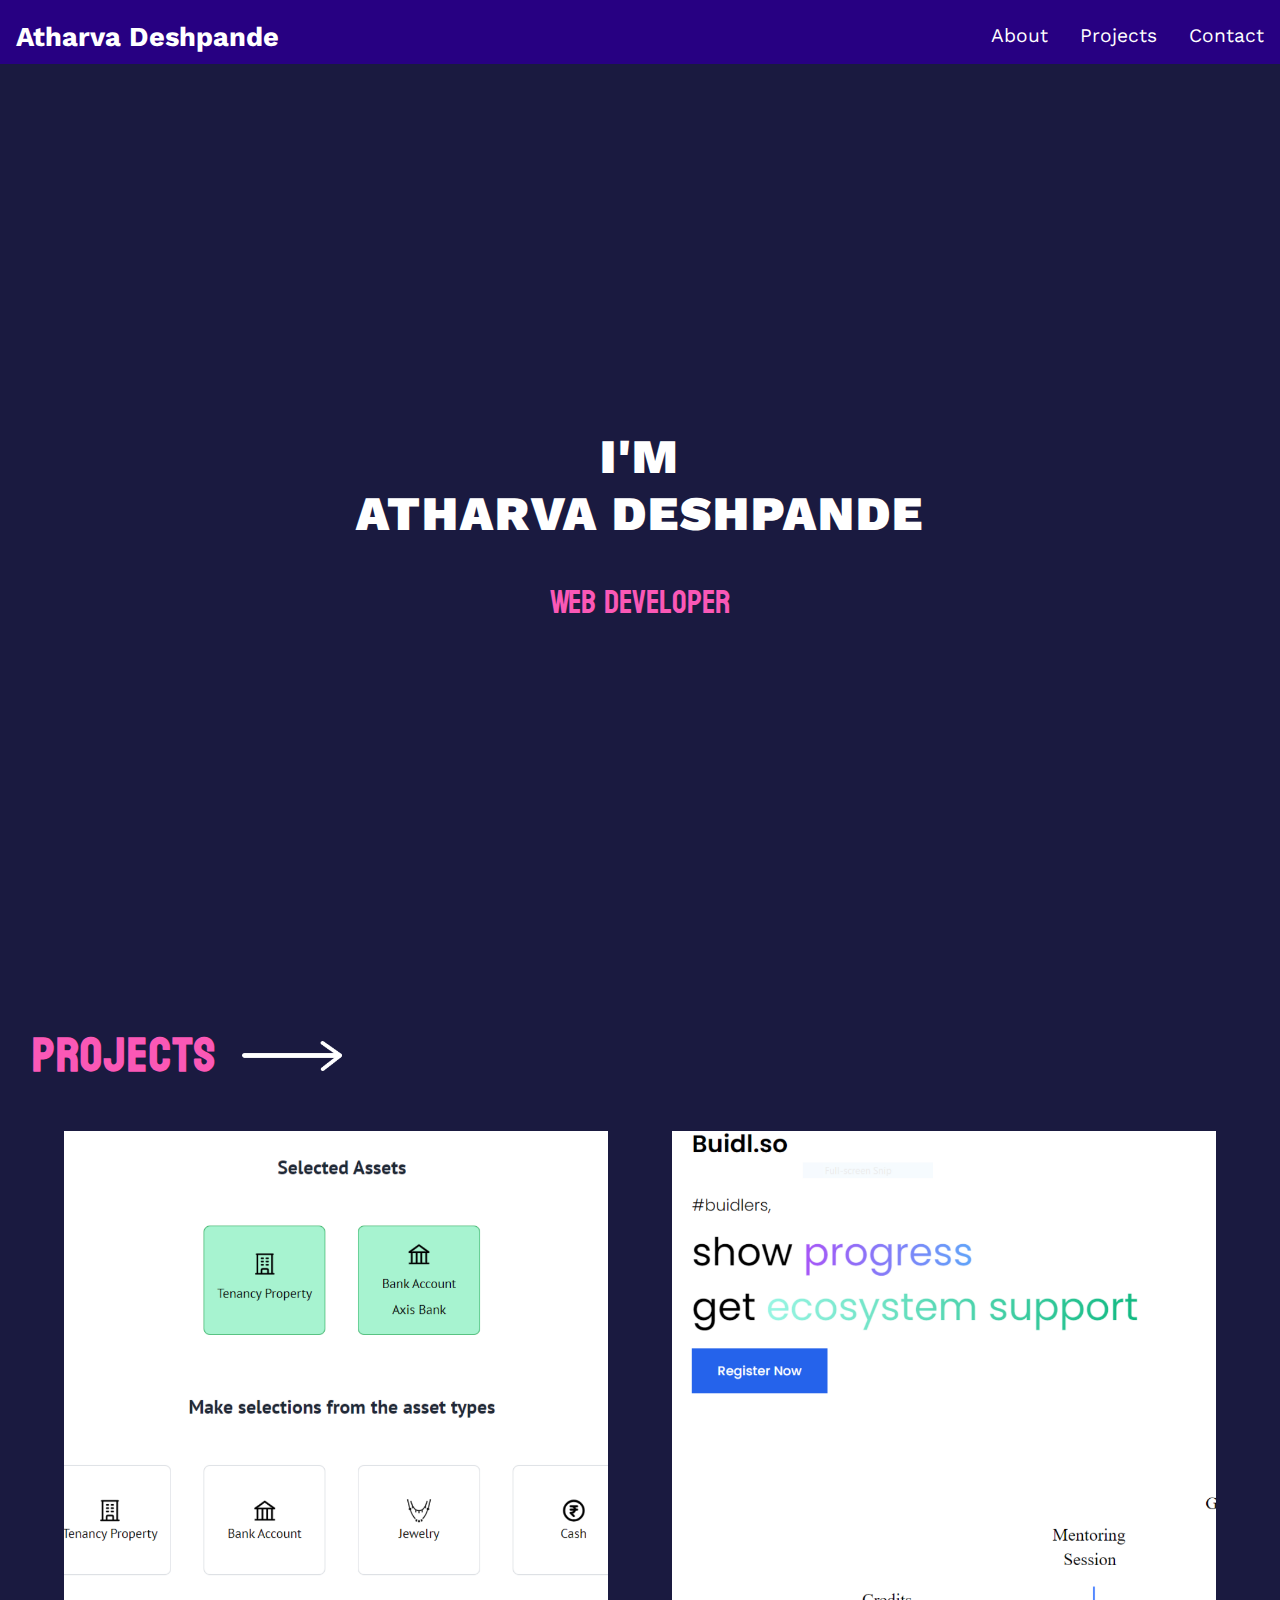
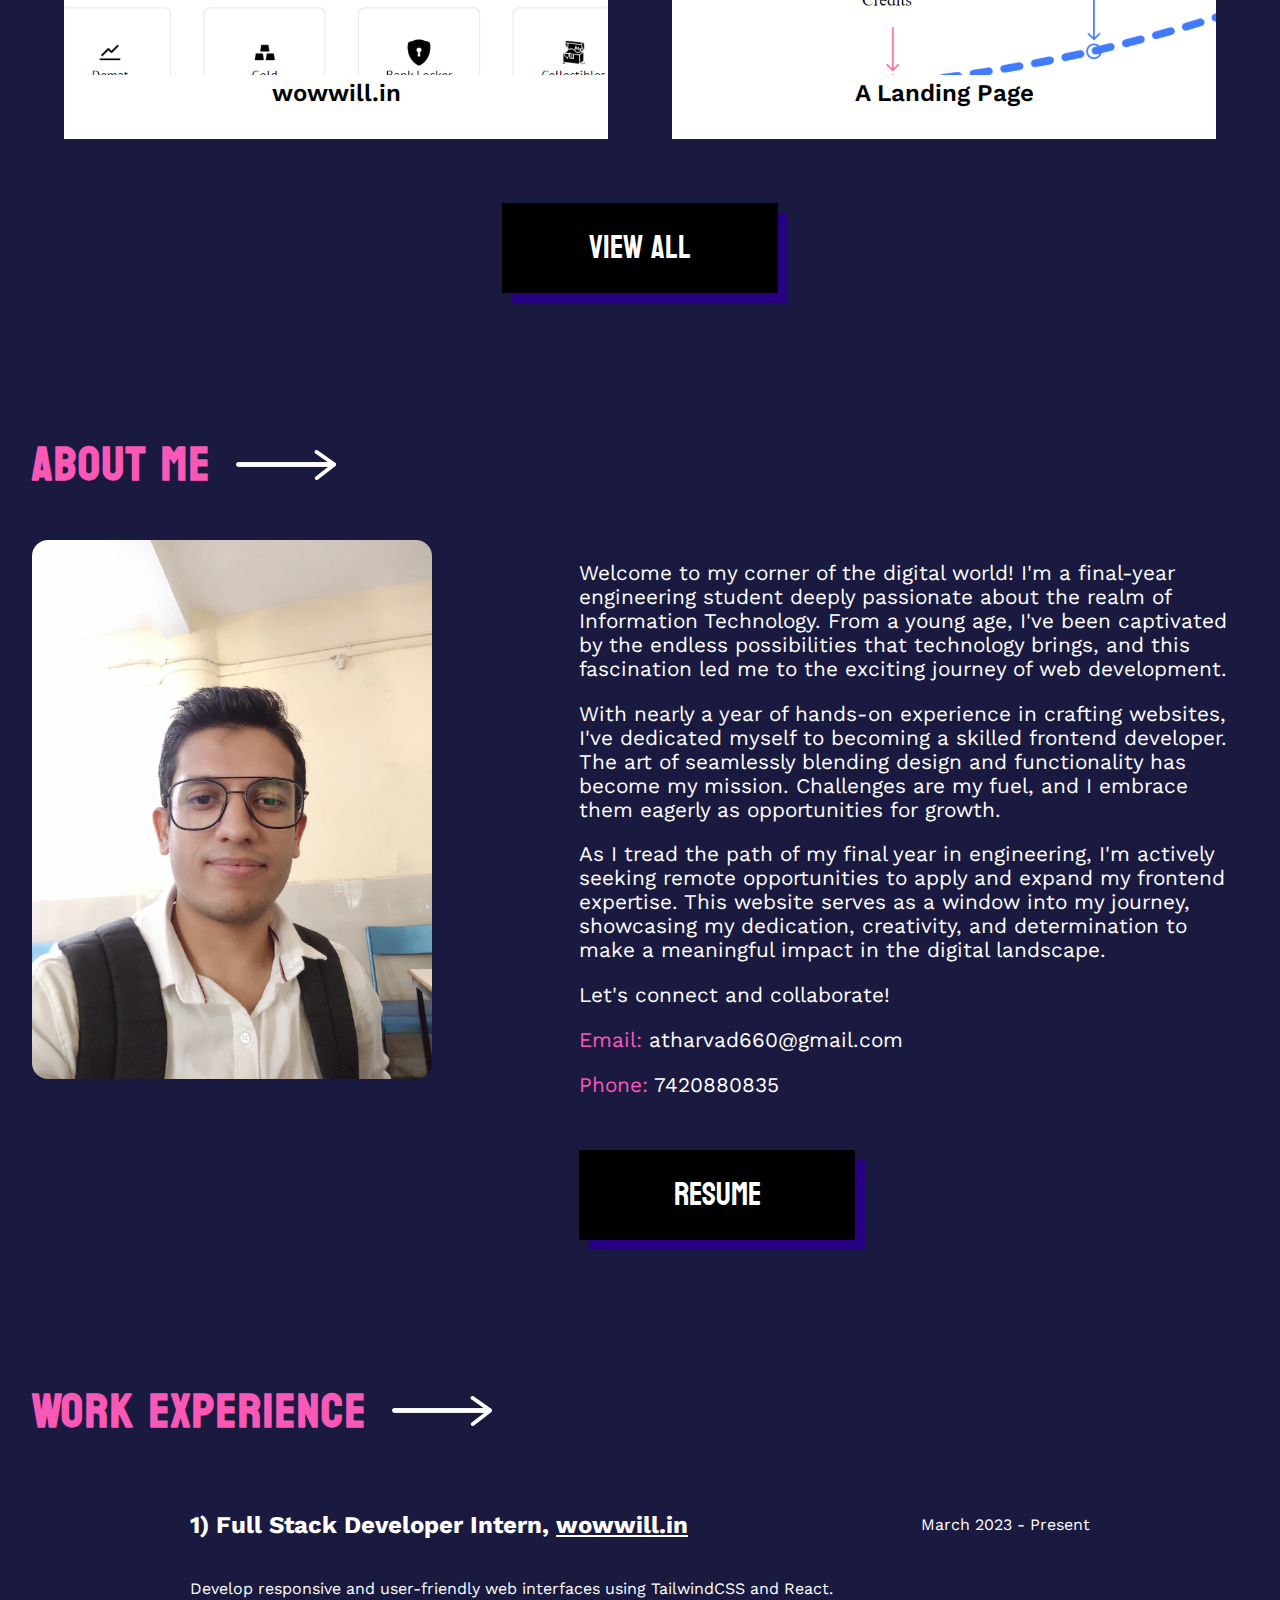
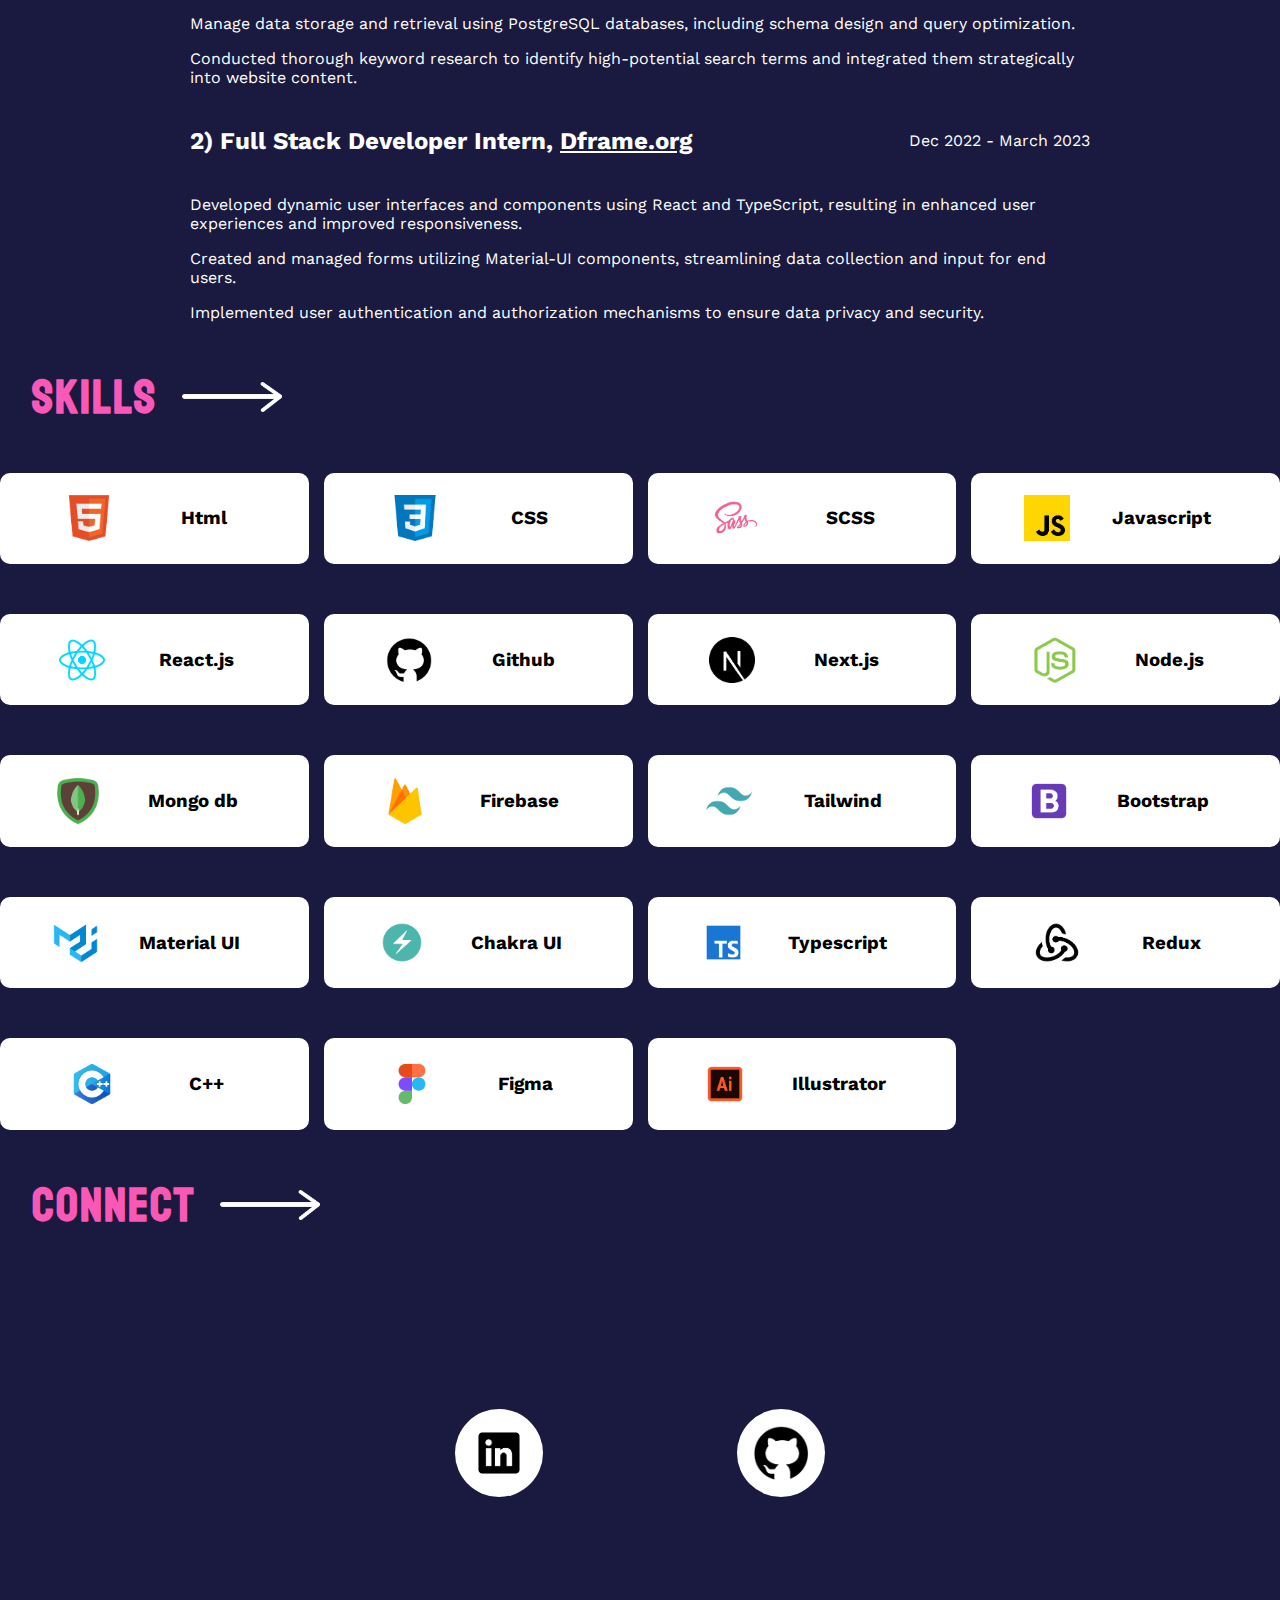
==== commit 936cb8df: "added project" ====
--- a/index.html
+++ b/index.html
@@ -58,11 +58,11 @@
 
                 </div>
                 <div class="card">
-                    <img class="project-img" src="images/cleverkites.png">
-                    <a class="project-links" href="https://atharva3333.github.io/Cleverkites-clone/" target="_blank">A
+                    <img class="project-img" src="images/build.png">
+                    <a class="project-links" href="https://heartfelt-chimera-15984e.netlify.app/" target="_blank">A
                         Landing Page</a>
                     <div class="card-button">
-                        <a href="https://atharva3333.github.io/Cleverkites-clone/" target="_blank"><button
+                        <a href="https://heartfelt-chimera-15984e.netlify.app/" target="_blank"><button
                                 class="button-2">View Project</button></a>
                     </div>
                 </div>
@@ -105,7 +105,7 @@
                     <p class="email"> <span>Email:</span> atharvad660@gmail.com</p>
                     <p class="phone"> <span>Phone:</span> 7420880835</p>
 
-                    <a href="https://drive.google.com/file/d/1IXzy6GewPK10qeBhe71p93PzZgirkW5t/view?usp=sharing">
+                    <a href="resume/Atharva_Deshpande_Resume.pdf">
                         <button class="button">Resume</button></a>
 
                 </div>
--- a/css/main.css
+++ b/css/main.css
@@ -20,7 +20,7 @@
 }
 
 .container {
-  width: 1400px;
+  max-width: 1400px;
   margin: auto;
 }
 
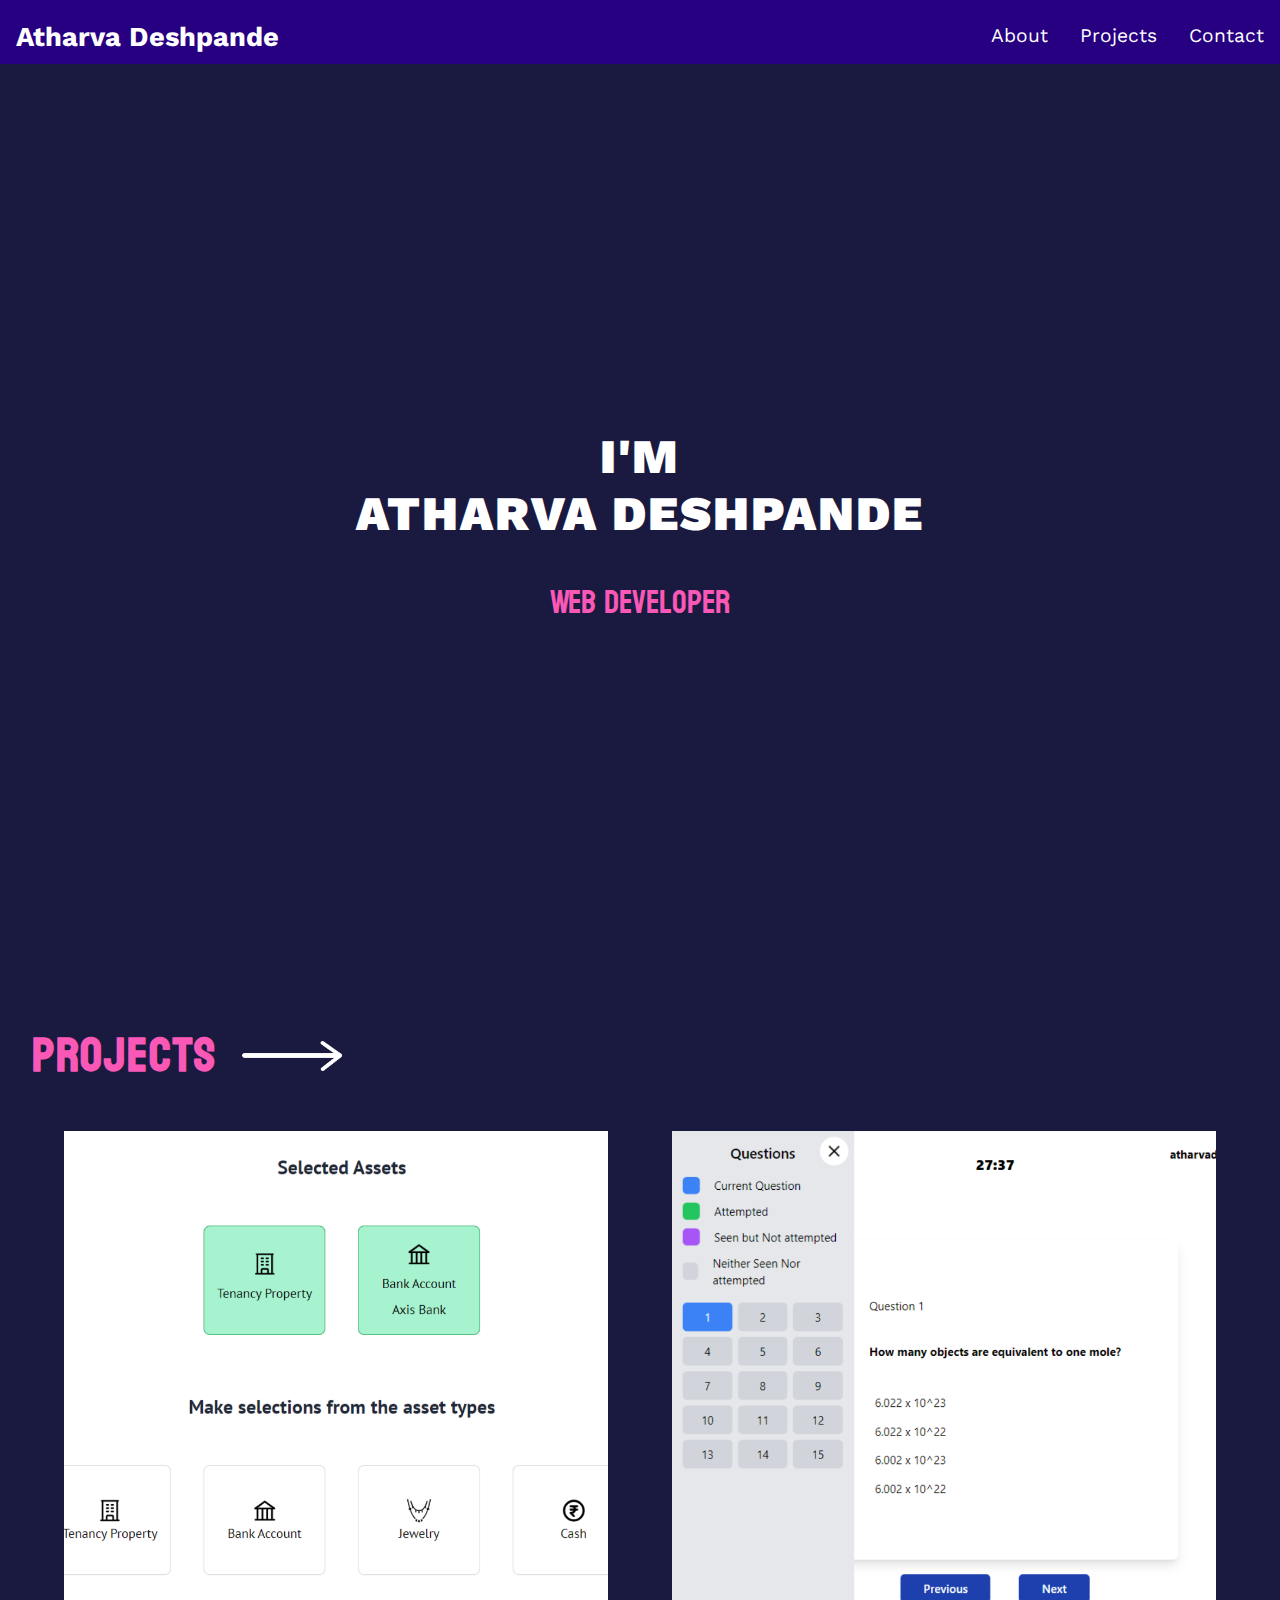
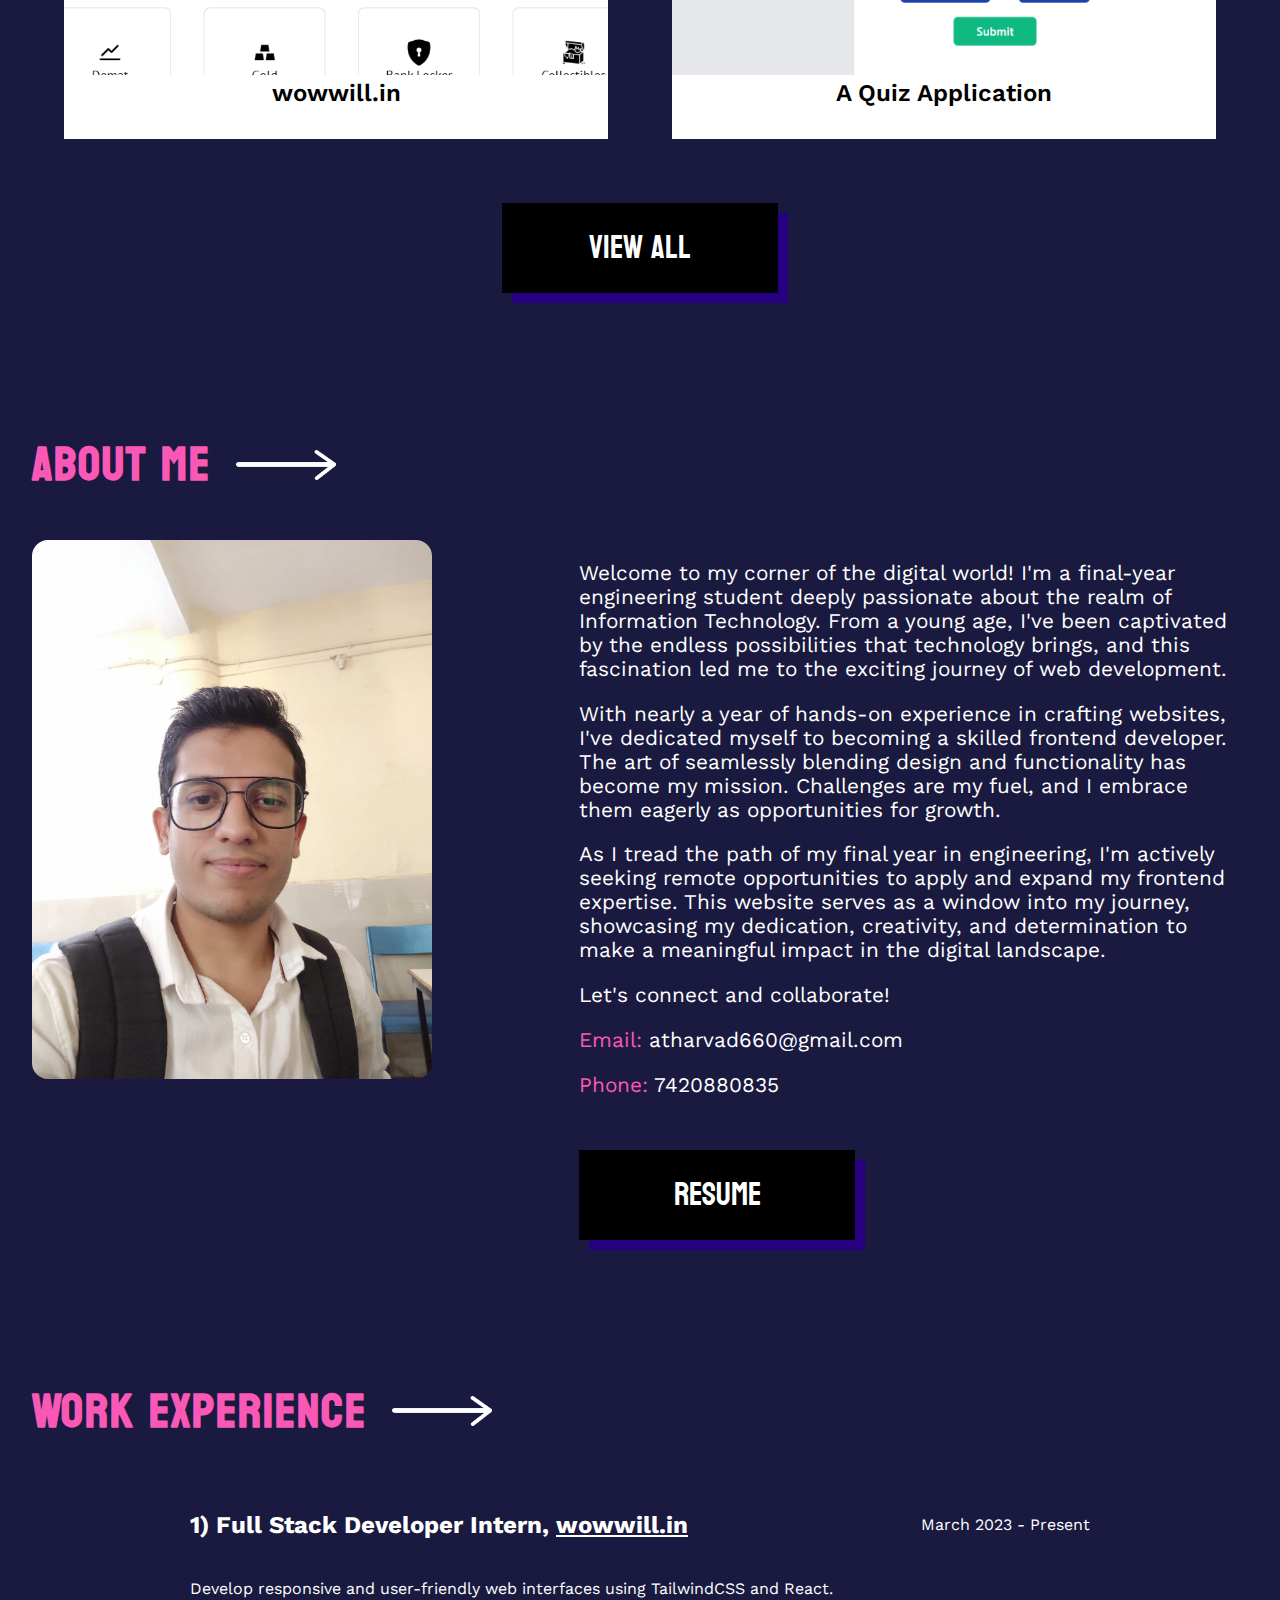
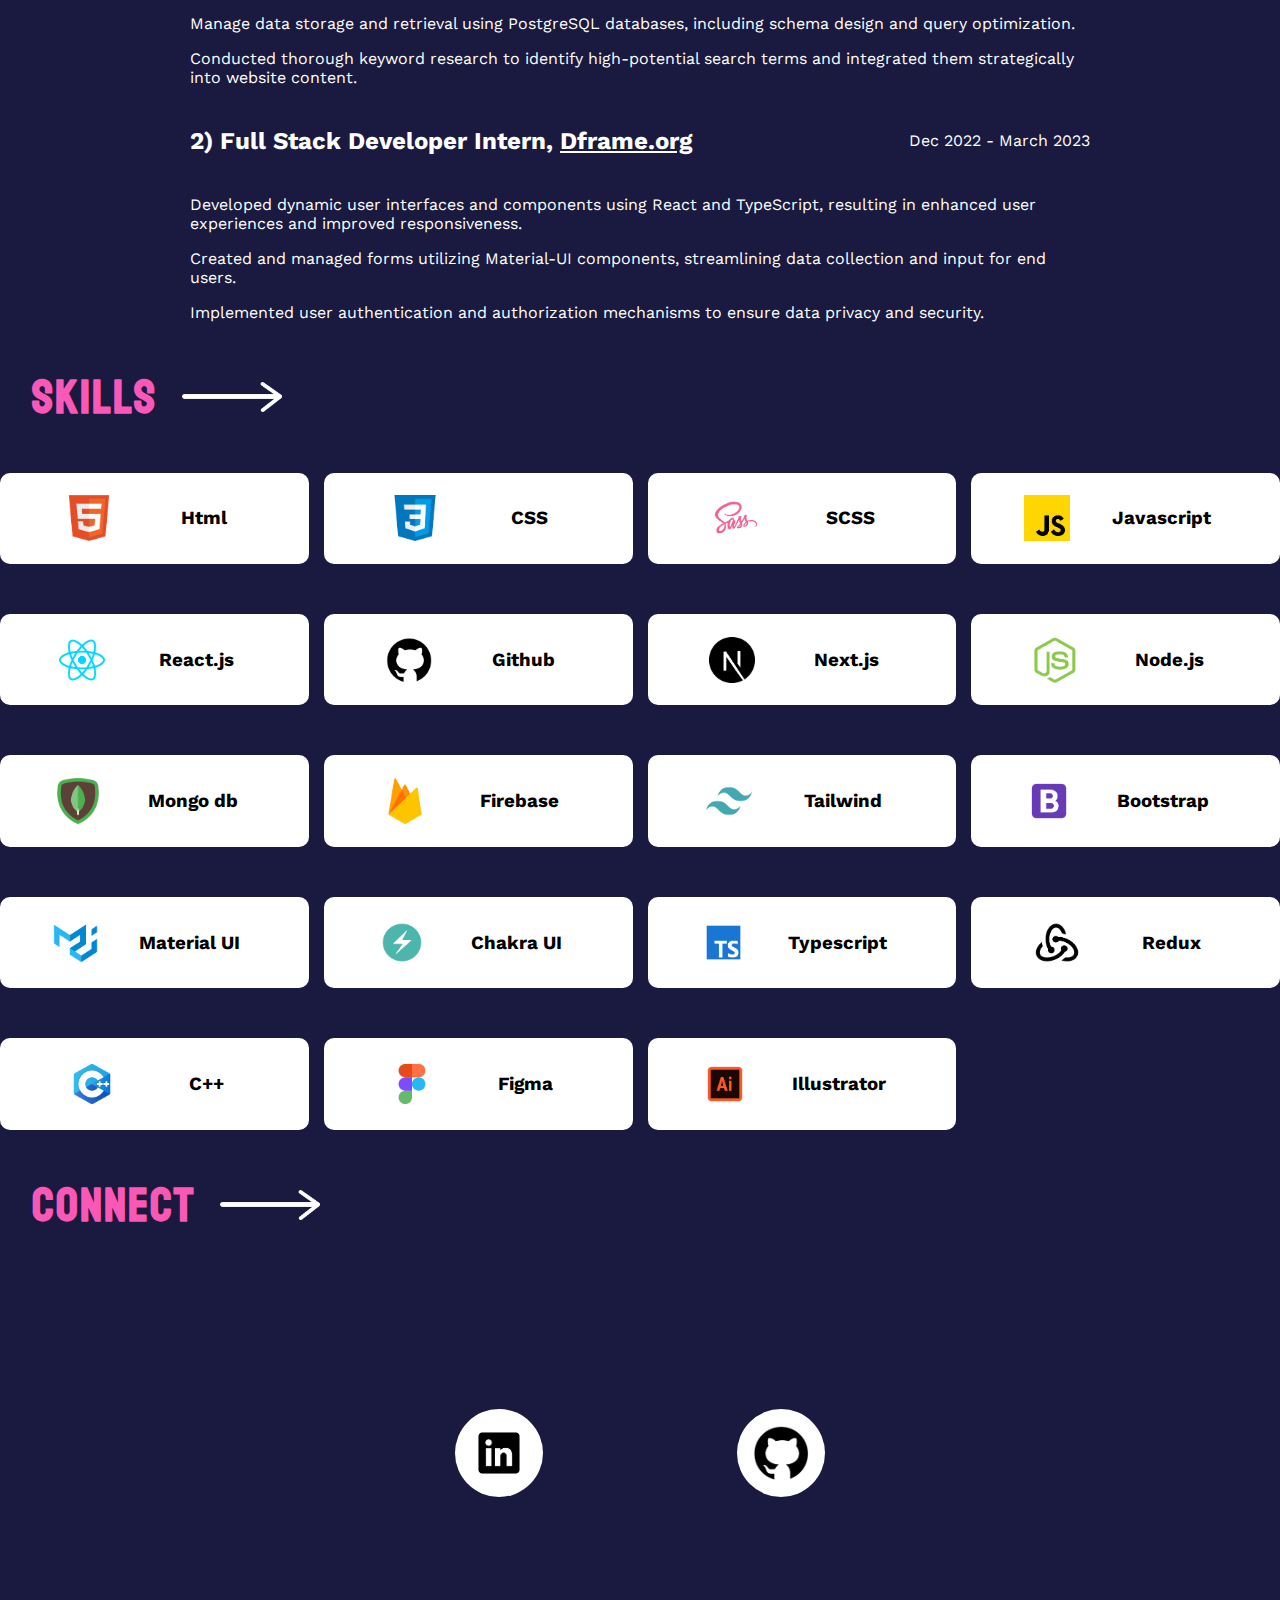
==== commit fd3f874e: "added new project(quiz app)" ====
--- a/index.html
+++ b/index.html
@@ -58,11 +58,11 @@
 
                 </div>
                 <div class="card">
-                    <img class="project-img" src="images/build.png">
-                    <a class="project-links" href="https://heartfelt-chimera-15984e.netlify.app/" target="_blank">A
-                        Landing Page</a>
+                    <img class="project-img" src="images/quiz.png">
+                    <a class="project-links" href="https://main--stately-chaja-5c8d42.netlify.app" target="_blank">
+                        A Quiz Application</a>
                     <div class="card-button">
-                        <a href="https://heartfelt-chimera-15984e.netlify.app/" target="_blank"><button
+                        <a href="https://main--stately-chaja-5c8d42.netlify.app" target="_blank"><button
                                 class="button-2">View Project</button></a>
                     </div>
                 </div>
